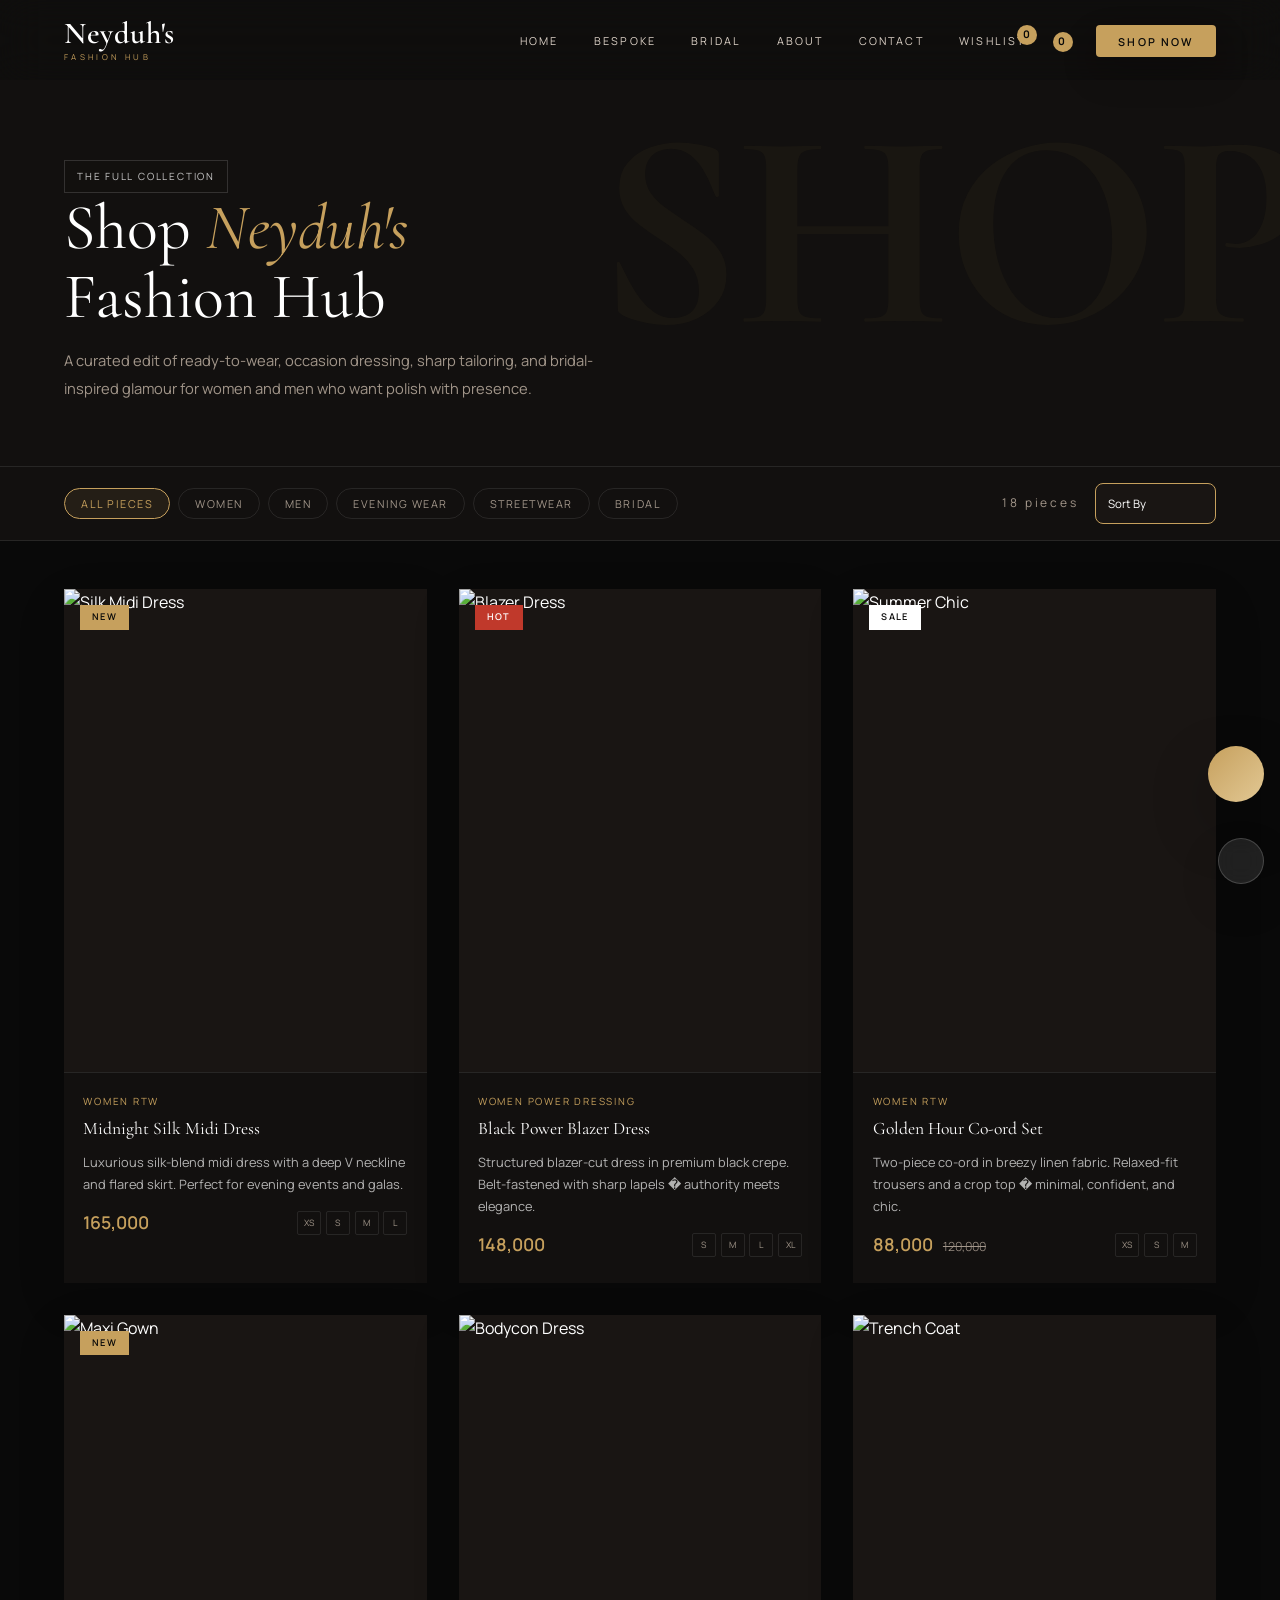
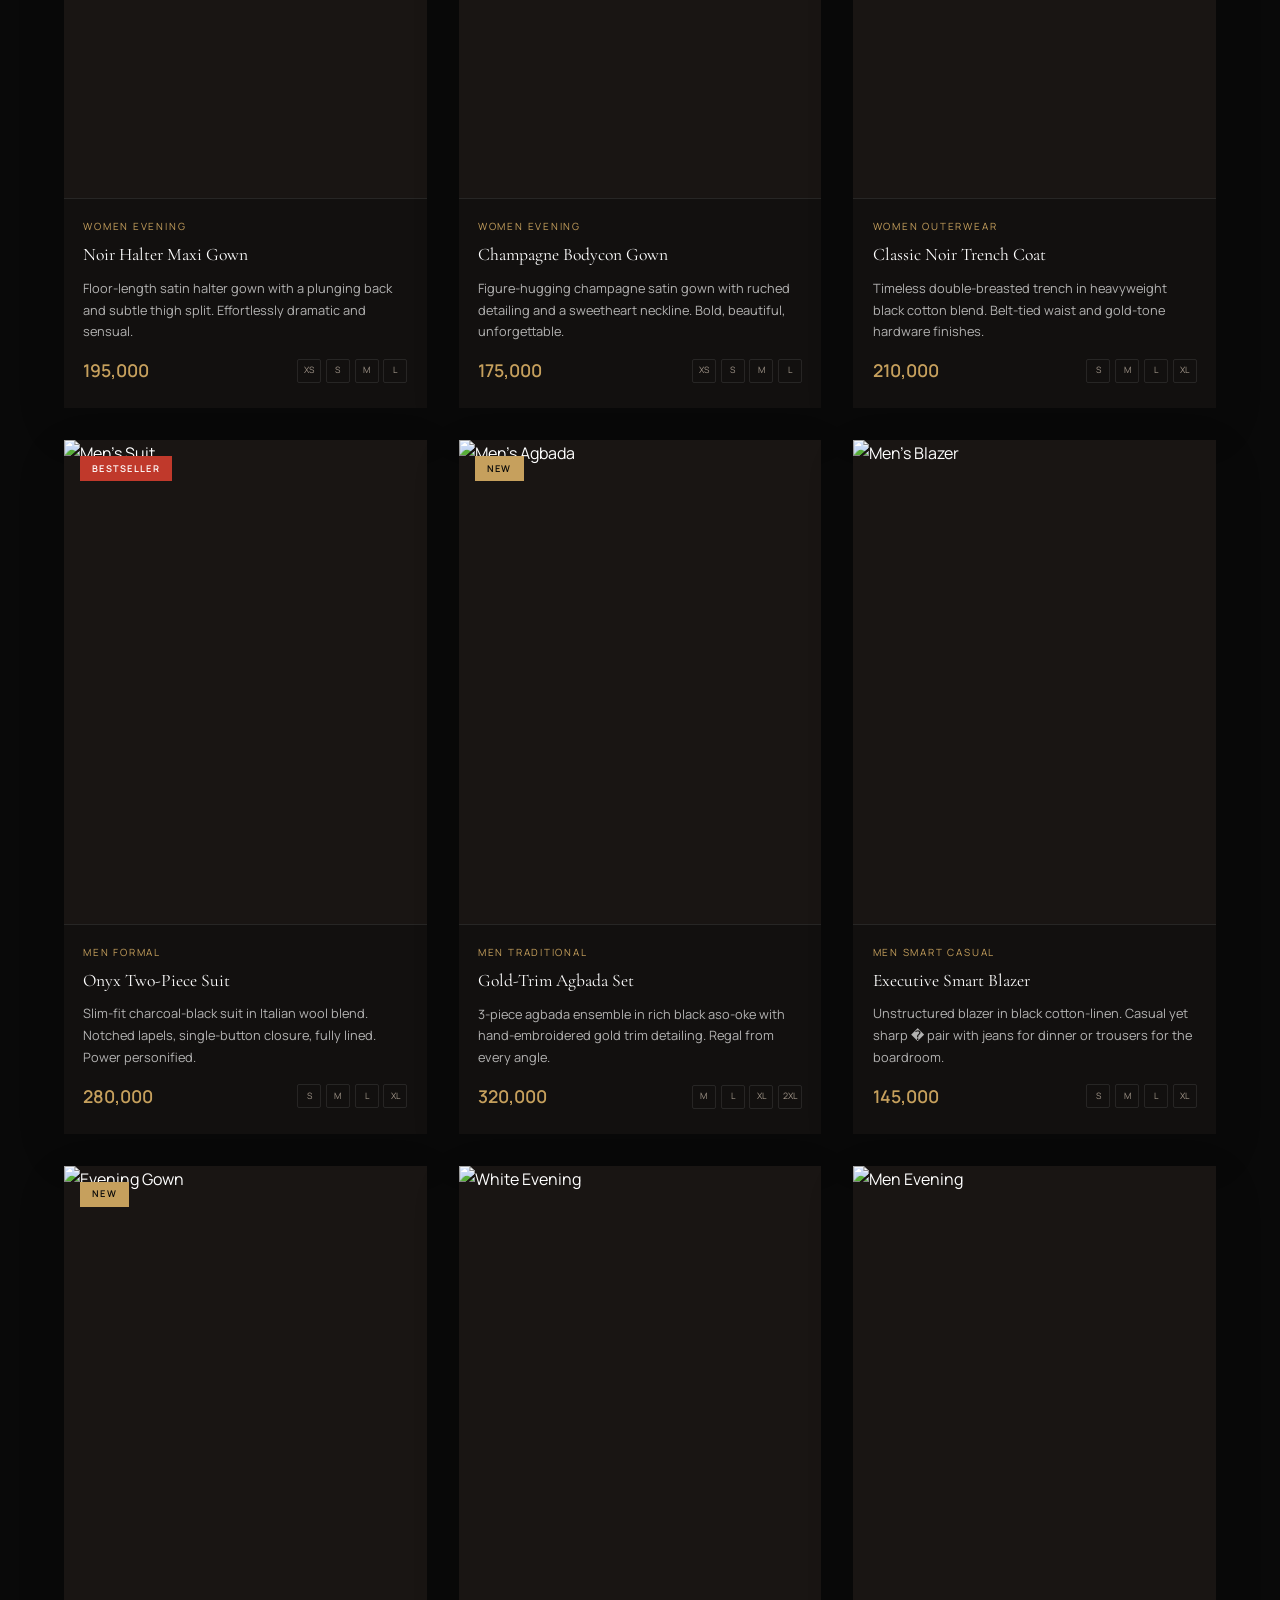
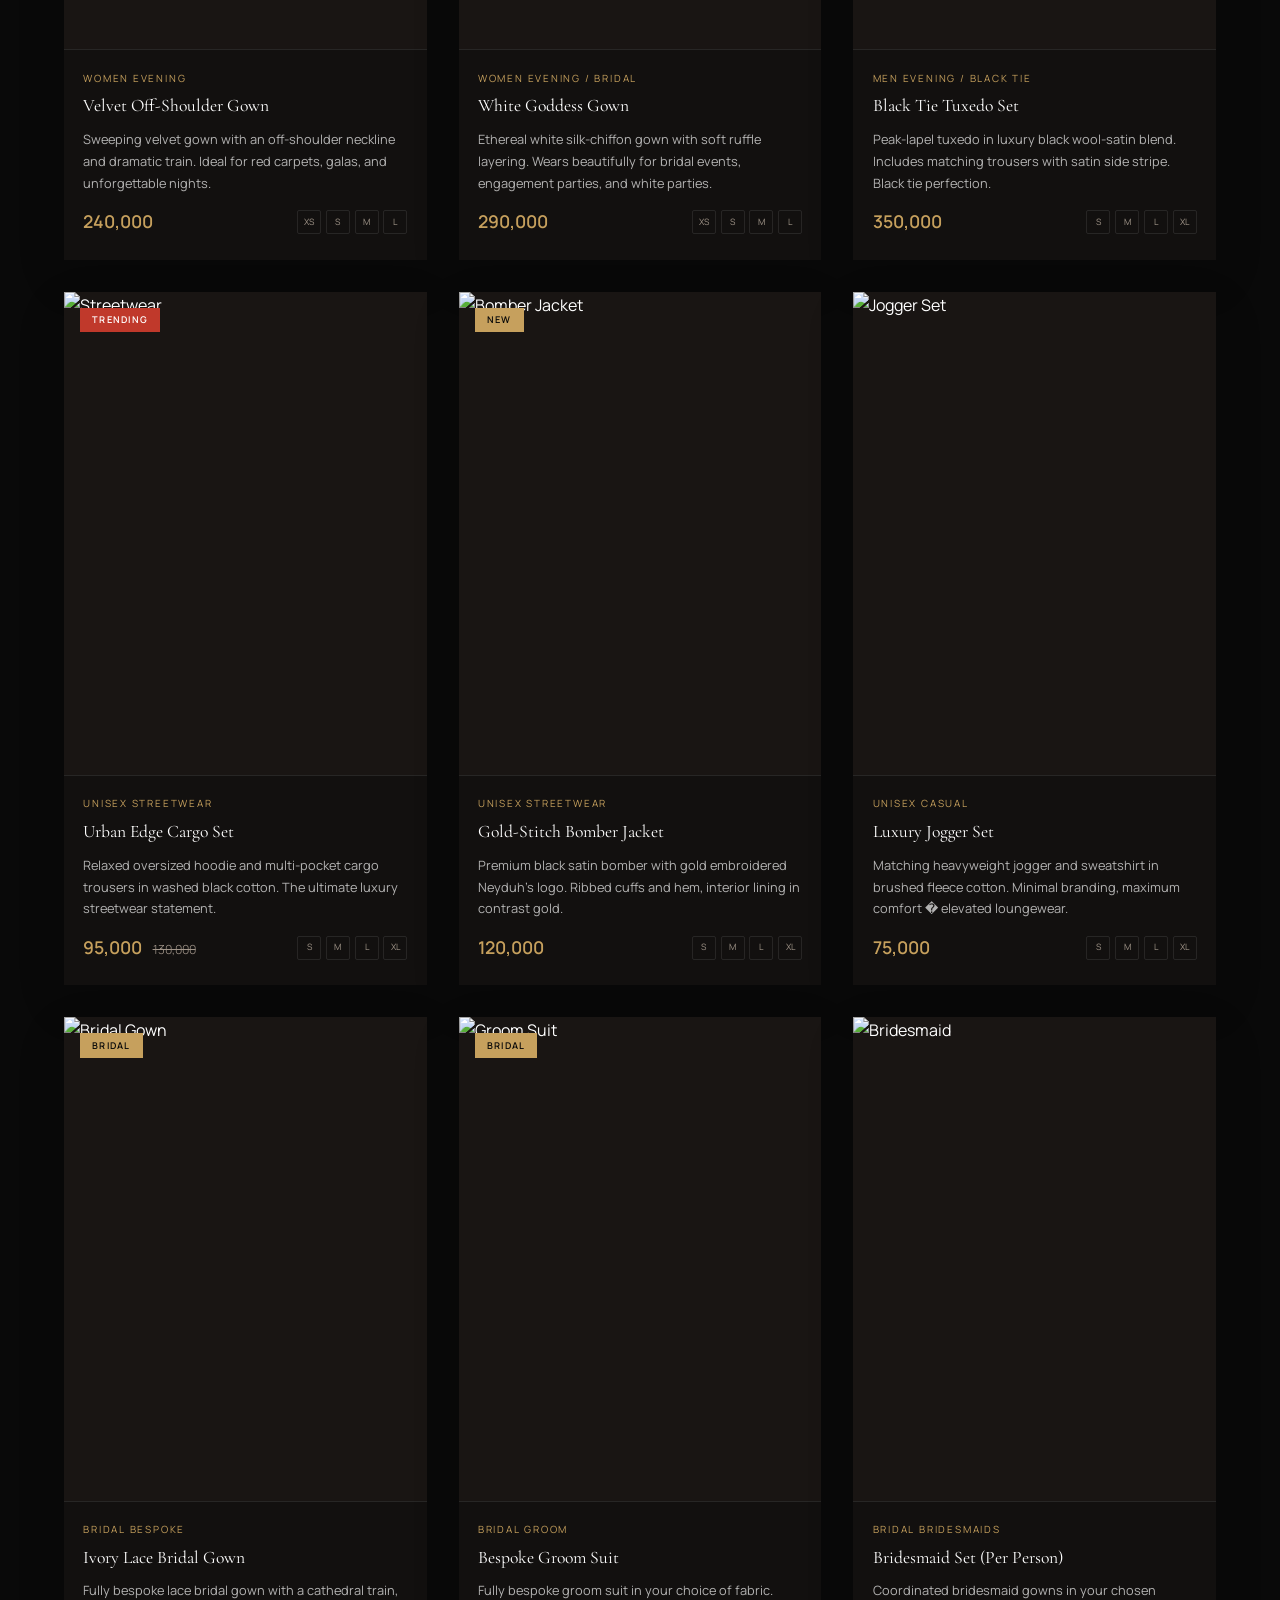
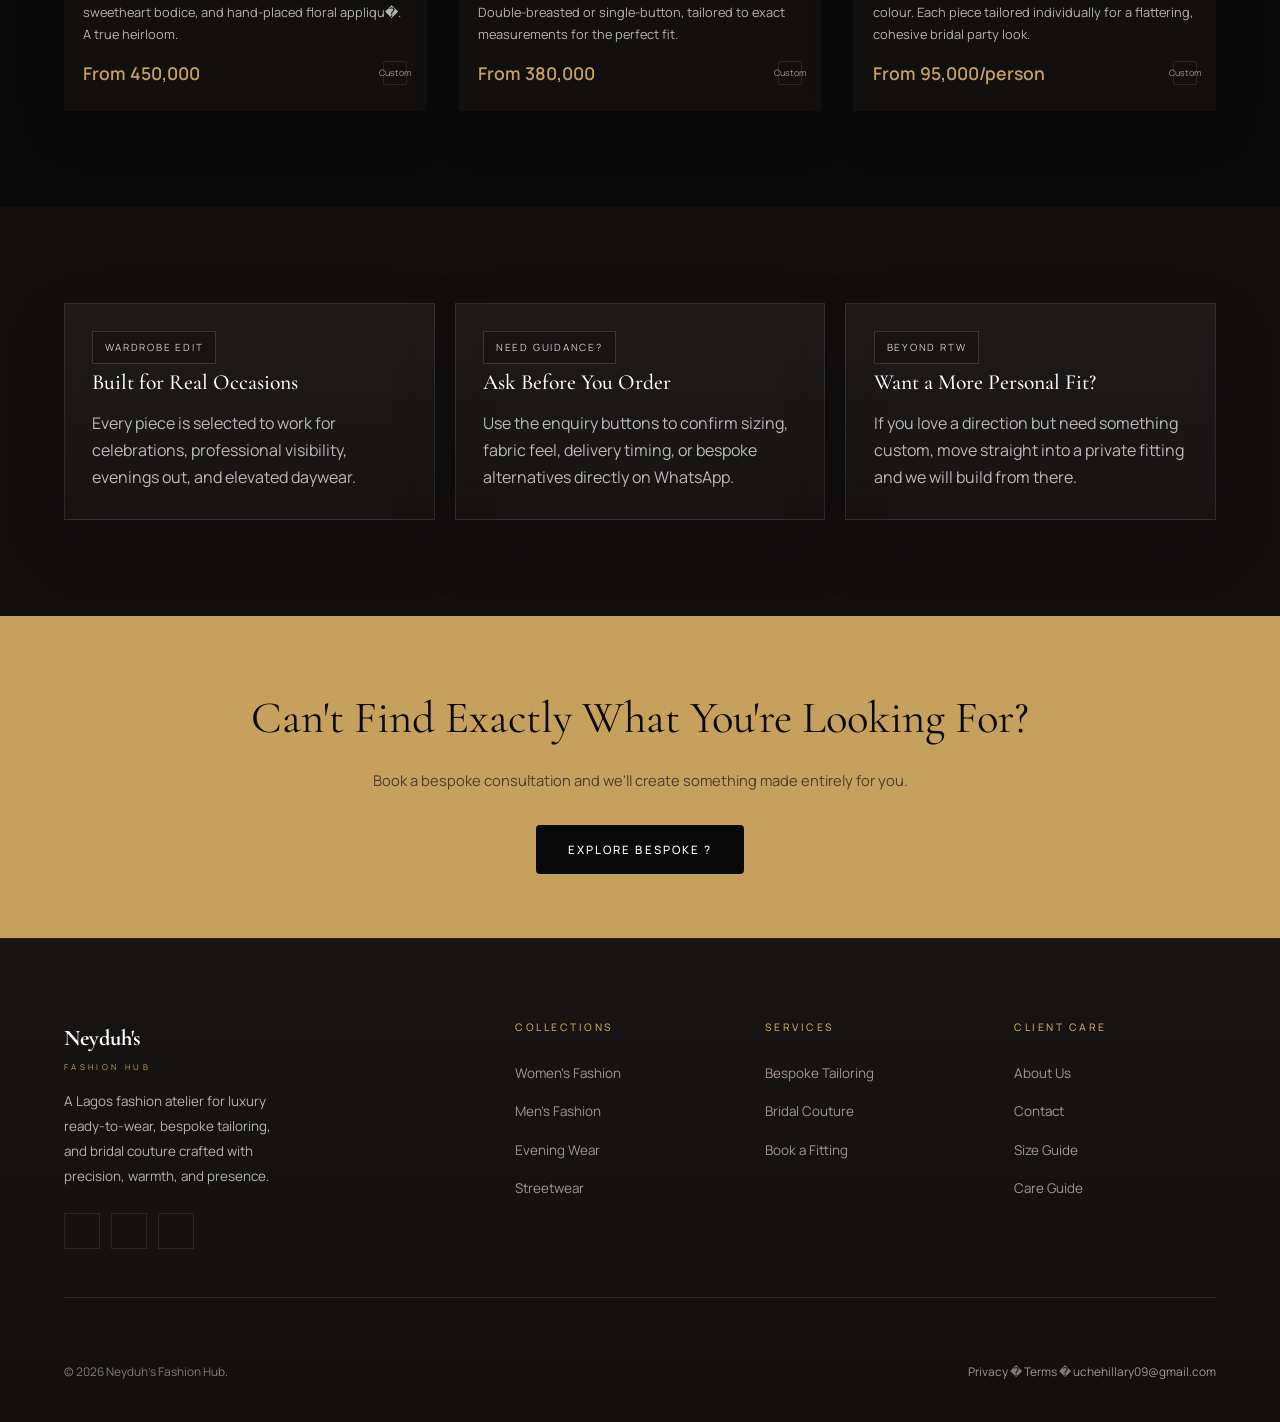
==== shop.html @ 530072f4 "initial commit" ====
<!DOCTYPE html>
<html lang="en">
<head>
  <meta charset="UTF-8"/>
  <meta name="viewport" content="width=device-width, initial-scale=1.0"/>
  <title>Shop | Neyduh's Fashion Hub</title>
  <meta name="description" content="Shop Neyduh's Fashion Hub collections for women's fashion, menswear, eveningwear, streetwear, and bridal-inspired luxury pieces."/>
  <meta name="theme-color" content="#090909"/>
  <link rel="stylesheet" href="style.css"/>
  <link rel="stylesheet" href="https://cdnjs.cloudflare.com/ajax/libs/font-awesome/7.0.1/css/all.min.css">
</head>
<body class="inner-page">

<a class="skip-link" href="#mainContent">Skip to content</a>

<!-- NAV -->
<nav class="nav">
  <a href="index.html" class="nav-logo">Neyduh's <span>Fashion Hub</span></a>
  <ul class="nav-links">
    <li><a href="index.html">Home</a></li>
    <li><a href="bespoke.html">Bespoke</a></li>
    <li><a href="bridal.html">Bridal</a></li>
    <li><a href="about.html">About</a></li>
    <li><a href="contact.html">Contact</a></li>
    <li style="position:relative;"><a href="wishlist.html">Wishlist <span id="wishlistBadge" style="position:absolute;top:-8px;right:-12px;background:var(--gold);color:var(--black);width:20px;height:20px;border-radius:50%;display:flex;align-items:center;justify-content:center;font-size:0.65rem;font-weight:700;">0</span></a></li>
    <li style="position:relative;"><a href="cart.html"><i class="fa-solid fa-shopping-cart" style="font-size:1.1rem;"></i> <span id="cartBadge" style="position:absolute;top:-8px;right:-12px;background:var(--gold);color:var(--black);width:20px;height:20px;border-radius:50%;display:flex;align-items:center;justify-content:center;font-size:0.65rem;font-weight:700;">0</span></a></li>
    <li><a href="shop.html" class="nav-shop-btn">Shop Now</a></li>
  </ul>
  <button class="hamburger" aria-label="Menu" aria-expanded="false"><span></span><span></span><span></span></button>
</nav>

<main id="mainContent">

<!-- SHOP HERO -->
<div class="shop-hero">
  <div class="section-shell">
    <div class="micro-pill">The Full Collection</div>
    <h1 style="font-family:var(--serif);font-size:clamp(2.5rem,5vw,4.5rem);font-weight:400;color:var(--white);line-height:1.08;">
      Shop <em style="font-style:italic;color:var(--gold);">Neyduh's</em><br>Fashion Hub
    </h1>
    <p style="color:var(--gray);max-width:560px;margin-top:1rem;font-size:0.92rem;line-height:1.85;">
      A curated edit of ready-to-wear, occasion dressing, sharp tailoring, and bridal-inspired glamour for women and men who want polish with presence.
    </p>
  </div>
</div>

<!-- TOOLBAR -->
<div class="shop-toolbar">
  <div class="filter-tabs">
    <button class="filter-tab active" data-cat="all">All Pieces</button>
    <button class="filter-tab" data-cat="women">Women</button>
    <button class="filter-tab" data-cat="men">Men</button>
    <button class="filter-tab" data-cat="evening">Evening Wear</button>
    <button class="filter-tab" data-cat="streetwear">Streetwear</button>
    <button class="filter-tab" data-cat="bridal">Bridal</button>
  </div>
  <div style="display:flex;align-items:center;gap:1rem;">
    <span class="shop-count" id="shopCount">18 pieces</span>
    <select class="shop-sort" id="shopSort">
      <option value="default">Sort By</option>
      <option value="low">Price: Low to High</option>
      <option value="high">Price: High to Low</option>
    </select>
  </div>
</div>

<!-- SHOP GRID -->
<section class="shop-section">
  <div class="shop-grid" id="shopGrid">

    <!-- WOMEN'S -->
    <div class="shop-card reveal" data-cat="women" data-product-id="product-1">
      <div class="shop-card-img">
        <img src="https://images.unsplash.com/photo-1515886657613-9f3515b0c78f?w=700&q=80" alt="Silk Midi Dress" style="object-position:top"/>
        <div class="shop-card-badge badge-new">New</div>
        <div class="shop-card-actions">
          <button class="action-btn" title="Enquire on WhatsApp" aria-label="Enquire on WhatsApp">
            <span style="font-size:1.2em;vertical-align:middle;">🟢</span>
          </button>
          <button class="action-btn-cart" title="Add to Cart" aria-label="Add to Cart">
            <span style="font-size:1.2em;vertical-align:middle;">🛒</span>
          </button>
          <button class="action-btn-outline" title="Add to Wishlist" aria-label="Add to Wishlist">
            <span style="font-size:1.2em;vertical-align:middle;">♡</span>
          </button>
        </div>
      </div>
      <div class="shop-card-info">
        <div class="shop-card-category">Women RTW</div>
        <div class="shop-card-name">Midnight Silk Midi Dress</div>
        <div class="shop-card-desc">Luxurious silk-blend midi dress with a deep V neckline and flared skirt. Perfect for evening events and galas.</div>
        <div class="shop-card-footer">
          <div class="shop-card-price">165,000</div>
          <div class="shop-card-sizes">
            <div class="size-dot">XS</div><div class="size-dot">S</div><div class="size-dot">M</div><div class="size-dot">L</div>
          </div>
        </div>
      </div>
    </div>

    <div class="shop-card reveal" data-cat="women" data-product-id="product-2">
      <div class="shop-card-img">
        <img src="https://images.unsplash.com/photo-1539109136881-3be0616acf4b?w=700&q=80" alt="Blazer Dress" style="object-position:top"/>
        <div class="shop-card-badge badge-hot">Hot</div>
        <div class="shop-card-actions">
          <button class="action-btn" title="Enquire on WhatsApp" aria-label="Enquire on WhatsApp">
            <span style="font-size:1.2em;vertical-align:middle;">🟢</span>
          </button>
          <button class="action-btn-cart" title="Add to Cart" aria-label="Add to Cart">
            <span style="font-size:1.2em;vertical-align:middle;">🛒</span>
          </button>
          <button class="action-btn-outline" title="Add to Wishlist" aria-label="Add to Wishlist">
            <span style="font-size:1.2em;vertical-align:middle;">♡</span>
          </button>
        </div>
      </div>
      <div class="shop-card-info">
        <div class="shop-card-category">Women Power Dressing</div>
        <div class="shop-card-name">Black Power Blazer Dress</div>
        <div class="shop-card-desc">Structured blazer-cut dress in premium black crepe. Belt-fastened with sharp lapels � authority meets elegance.</div>
        <div class="shop-card-footer">
          <div class="shop-card-price">148,000</div>
          <div class="shop-card-sizes">
            <div class="size-dot">S</div><div class="size-dot">M</div><div class="size-dot">L</div><div class="size-dot">XL</div>
          </div>
        </div>
      </div>
    </div>

    <div class="shop-card reveal" data-cat="women" data-product-id="product-3">
      <div class="shop-card-img">
        <img src="https://images.unsplash.com/photo-1483985988355-763728e1935b?w=700&q=80" alt="Summer Chic" style="object-position:top"/>
        <div class="shop-card-badge badge-sale">Sale</div>
        <div class="shop-card-actions">
          <button class="action-btn" title="Enquire on WhatsApp" aria-label="Enquire on WhatsApp">
            <span style="font-size:1.2em;vertical-align:middle;">🟢</span>
          </button>
          <button class="action-btn-cart" title="Add to Cart" aria-label="Add to Cart">
            <span style="font-size:1.2em;vertical-align:middle;">🛒</span>
          </button>
          <button class="action-btn-outline" title="Add to Wishlist" aria-label="Add to Wishlist">
            <span style="font-size:1.2em;vertical-align:middle;">♡</span>
          </button>
        </div>
      </div>
      <div class="shop-card-info">
        <div class="shop-card-category">Women RTW</div>
        <div class="shop-card-name">Golden Hour Co-ord Set</div>
        <div class="shop-card-desc">Two-piece co-ord in breezy linen fabric. Relaxed-fit trousers and a crop top � minimal, confident, and chic.</div>
        <div class="shop-card-footer">
          <div class="shop-card-price">88,000 <del>120,000</del></div>
          <div class="shop-card-sizes">
            <div class="size-dot">XS</div><div class="size-dot">S</div><div class="size-dot">M</div>
          </div>
        </div>
      </div>
    </div>

    <div class="shop-card reveal" data-cat="women" data-product-id="product-4">
      <div class="shop-card-img">
        <img src="https://images.unsplash.com/photo-1469334031218-e382a71b716b?w=700&q=80" alt="Maxi Gown" style="object-position:top"/>
        <div class="shop-card-badge badge-new">New</div>
        <div class="shop-card-actions">
          <button class="action-btn" title="Enquire on WhatsApp" aria-label="Enquire on WhatsApp">
            <span style="font-size:1.2em;vertical-align:middle;">🟢</span>
          </button>
          <button class="action-btn-cart" title="Add to Cart" aria-label="Add to Cart">
            <span style="font-size:1.2em;vertical-align:middle;">🛒</span>
          </button>
          <button class="action-btn-outline" title="Add to Wishlist" aria-label="Add to Wishlist">
            <span style="font-size:1.2em;vertical-align:middle;">♡</span>
          </button>
        </div>
      </div>
      <div class="shop-card-info">
        <div class="shop-card-category">Women Evening</div>
        <div class="shop-card-name">Noir Halter Maxi Gown</div>
        <div class="shop-card-desc">Floor-length satin halter gown with a plunging back and subtle thigh split. Effortlessly dramatic and sensual.</div>
        <div class="shop-card-footer">
          <div class="shop-card-price">195,000</div>
          <div class="shop-card-sizes">
            <div class="size-dot">XS</div><div class="size-dot">S</div><div class="size-dot">M</div><div class="size-dot">L</div>
          </div>
        </div>
      </div>
    </div>

    <div class="shop-card reveal" data-cat="women" data-product-id="product-5">
      <div class="shop-card-img">
        <img src="https://images.unsplash.com/photo-1594938298603-c8148c4dae35?w=700&q=80" alt="Bodycon Dress" style="object-position:top"/>
        <div class="shop-card-actions">
          <button class="action-btn" title="Enquire on WhatsApp" aria-label="Enquire on WhatsApp">
            <span style="font-size:1.2em;vertical-align:middle;">🟢</span>
          </button>
          <button class="action-btn-cart" title="Add to Cart" aria-label="Add to Cart">
            <span style="font-size:1.2em;vertical-align:middle;">🛒</span>
          </button>
          <button class="action-btn-outline" title="Add to Wishlist" aria-label="Add to Wishlist">
            <span style="font-size:1.2em;vertical-align:middle;">♡</span>
          </button>
        </div>
      </div>
      <div class="shop-card-info">
        <div class="shop-card-category">Women Evening</div>
        <div class="shop-card-name">Champagne Bodycon Gown</div>
        <div class="shop-card-desc">Figure-hugging champagne satin gown with ruched detailing and a sweetheart neckline. Bold, beautiful, unforgettable.</div>
        <div class="shop-card-footer">
          <div class="shop-card-price">175,000</div>
          <div class="shop-card-sizes">
            <div class="size-dot">XS</div><div class="size-dot">S</div><div class="size-dot">M</div><div class="size-dot">L</div>
          </div>
        </div>
      </div>
    </div>

    <div class="shop-card reveal" data-cat="women" data-product-id="product-6">
      <div class="shop-card-img">
        <img src="https://images.unsplash.com/photo-1509631179647-0177331693ae?w=700&q=80" alt="Trench Coat" style="object-position:top"/>
        <div class="shop-card-actions">
          <button class="action-btn" title="Enquire on WhatsApp" aria-label="Enquire on WhatsApp">
            <span style="font-size:1.2em;vertical-align:middle;">🟢</span>
          </button>
          <button class="action-btn-cart" title="Add to Cart" aria-label="Add to Cart">
            <span style="font-size:1.2em;vertical-align:middle;">🛒</span>
          </button>
          <button class="action-btn-outline" title="Add to Wishlist" aria-label="Add to Wishlist">
            <span style="font-size:1.2em;vertical-align:middle;">♡</span>
          </button>
        </div>
      </div>
      <div class="shop-card-info">
        <div class="shop-card-category">Women Outerwear</div>
        <div class="shop-card-name">Classic Noir Trench Coat</div>
        <div class="shop-card-desc">Timeless double-breasted trench in heavyweight black cotton blend. Belt-tied waist and gold-tone hardware finishes.</div>
        <div class="shop-card-footer">
          <div class="shop-card-price">210,000</div>
          <div class="shop-card-sizes">
            <div class="size-dot">S</div><div class="size-dot">M</div><div class="size-dot">L</div><div class="size-dot">XL</div>
          </div>
        </div>
      </div>
    </div>

    <!-- MEN'S -->
    <div class="shop-card reveal" data-cat="men" data-product-id="product-7">
      <div class="shop-card-img">
        <img src="https://images.unsplash.com/photo-1607522370275-f14206abe5d3?w=700&q=80" alt="Men's Suit" style="object-position:top"/>
        <div class="shop-card-badge badge-hot">Bestseller</div>
        <div class="shop-card-actions">
          <button class="action-btn" title="Enquire on WhatsApp" aria-label="Enquire on WhatsApp">
            <span style="font-size:1.2em;vertical-align:middle;">🟢</span>
          </button>
          <button class="action-btn-cart" title="Add to Cart" aria-label="Add to Cart">
            <span style="font-size:1.2em;vertical-align:middle;">🛒</span>
          </button>
          <button class="action-btn-outline" title="Add to Wishlist" aria-label="Add to Wishlist">
            <span style="font-size:1.2em;vertical-align:middle;">♡</span>
          </button>
        </div>
      </div>
      <div class="shop-card-info">
        <div class="shop-card-category">Men Formal</div>
        <div class="shop-card-name">Onyx Two-Piece Suit</div>
        <div class="shop-card-desc">Slim-fit charcoal-black suit in Italian wool blend. Notched lapels, single-button closure, fully lined. Power personified.</div>
        <div class="shop-card-footer">
          <div class="shop-card-price">280,000</div>
          <div class="shop-card-sizes">
            <div class="size-dot">S</div><div class="size-dot">M</div><div class="size-dot">L</div><div class="size-dot">XL</div>
          </div>
        </div>
      </div>
    </div>

    <div class="shop-card reveal" data-cat="men" data-product-id="product-8">
      <div class="shop-card-img">
        <img src="https://images.unsplash.com/photo-1617127365659-c47fa864d8bc?w=700&q=80" alt="Men's Agbada" style="object-position:top"/>
        <div class="shop-card-badge badge-new">New</div>
        <div class="shop-card-actions">
          <button class="action-btn" title="Enquire on WhatsApp" aria-label="Enquire on WhatsApp">
            <span style="font-size:1.2em;vertical-align:middle;">🟢</span>
          </button>
          <button class="action-btn-cart" title="Add to Cart" aria-label="Add to Cart">
            <span style="font-size:1.2em;vertical-align:middle;">🛒</span>
          </button>
          <button class="action-btn-outline" title="Add to Wishlist" aria-label="Add to Wishlist">
            <span style="font-size:1.2em;vertical-align:middle;">♡</span>
          </button>
        </div>
      </div>
      <div class="shop-card-info">
        <div class="shop-card-category">Men Traditional</div>
        <div class="shop-card-name">Gold-Trim Agbada Set</div>
        <div class="shop-card-desc">3-piece agbada ensemble in rich black aso-oke with hand-embroidered gold trim detailing. Regal from every angle.</div>
        <div class="shop-card-footer">
          <div class="shop-card-price">320,000</div>
          <div class="shop-card-sizes">
            <div class="size-dot">M</div><div class="size-dot">L</div><div class="size-dot">XL</div><div class="size-dot">2XL</div>
          </div>
        </div>
      </div>
    </div>

    <div class="shop-card reveal" data-cat="men" data-product-id="product-9">
      <div class="shop-card-img">
        <img src="https://images.unsplash.com/photo-1507679799987-c73779587ccf?w=700&q=80" alt="Men's Blazer" style="object-position:top"/>
        <div class="shop-card-actions">
          <button class="action-btn" title="Enquire on WhatsApp" aria-label="Enquire on WhatsApp">
            <span style="font-size:1.2em;vertical-align:middle;">🟢</span>
          </button>
          <button class="action-btn-cart" title="Add to Cart" aria-label="Add to Cart">
            <span style="font-size:1.2em;vertical-align:middle;">🛒</span>
          </button>
          <button class="action-btn-outline" title="Add to Wishlist" aria-label="Add to Wishlist">
            <span style="font-size:1.2em;vertical-align:middle;">♡</span>
          </button>
        </div>
      </div>
      <div class="shop-card-info">
        <div class="shop-card-category">Men Smart Casual</div>
        <div class="shop-card-name">Executive Smart Blazer</div>
        <div class="shop-card-desc">Unstructured blazer in black cotton-linen. Casual yet sharp � pair with jeans for dinner or trousers for the boardroom.</div>
        <div class="shop-card-footer">
          <div class="shop-card-price">145,000</div>
          <div class="shop-card-sizes">
            <div class="size-dot">S</div><div class="size-dot">M</div><div class="size-dot">L</div><div class="size-dot">XL</div>
          </div>
        </div>
      </div>
    </div>

    <!-- EVENING WEAR -->
    <div class="shop-card reveal" data-cat="evening" data-product-id="product-10">
      <div class="shop-card-img">
        <img src="https://images.unsplash.com/photo-1550614000-4895a10e1bfd?w=700&q=80" alt="Evening Gown" style="object-position:top"/>
        <div class="shop-card-badge badge-new">New</div>
        <div class="shop-card-actions">
          <button class="action-btn" title="Enquire on WhatsApp" aria-label="Enquire on WhatsApp">
            <span style="font-size:1.2em;vertical-align:middle;">🟢</span>
          </button>
          <button class="action-btn-cart" title="Add to Cart" aria-label="Add to Cart">
            <span style="font-size:1.2em;vertical-align:middle;">🛒</span>
          </button>
          <button class="action-btn-outline" title="Add to Wishlist" aria-label="Add to Wishlist">
            <span style="font-size:1.2em;vertical-align:middle;">♡</span>
          </button>
        </div>
      </div>
      <div class="shop-card-info">
        <div class="shop-card-category">Women Evening</div>
        <div class="shop-card-name">Velvet Off-Shoulder Gown</div>
        <div class="shop-card-desc">Sweeping velvet gown with an off-shoulder neckline and dramatic train. Ideal for red carpets, galas, and unforgettable nights.</div>
        <div class="shop-card-footer">
          <div class="shop-card-price">240,000</div>
          <div class="shop-card-sizes">
            <div class="size-dot">XS</div><div class="size-dot">S</div><div class="size-dot">M</div><div class="size-dot">L</div>
          </div>
        </div>
      </div>
    </div>

    <div class="shop-card reveal" data-cat="evening" data-product-id="product-11">
      <div class="shop-card-img">
        <img src="https://images.unsplash.com/photo-1519741497674-611481863552?w=700&q=80" alt="White Evening" style="object-position:top"/>
        <div class="shop-card-actions">
          <button class="action-btn" title="Enquire on WhatsApp" aria-label="Enquire on WhatsApp">
            <span style="font-size:1.2em;vertical-align:middle;">🟢</span>
          </button>
          <button class="action-btn-cart" title="Add to Cart" aria-label="Add to Cart">
            <span style="font-size:1.2em;vertical-align:middle;">🛒</span>
          </button>
          <button class="action-btn-outline" title="Add to Wishlist" aria-label="Add to Wishlist">
            <span style="font-size:1.2em;vertical-align:middle;">♡</span>
          </button>
        </div>
      </div>
      <div class="shop-card-info">
        <div class="shop-card-category">Women Evening / Bridal</div>
        <div class="shop-card-name">White Goddess Gown</div>
        <div class="shop-card-desc">Ethereal white silk-chiffon gown with soft ruffle layering. Wears beautifully for bridal events, engagement parties, and white parties.</div>
        <div class="shop-card-footer">
          <div class="shop-card-price">290,000</div>
          <div class="shop-card-sizes">
            <div class="size-dot">XS</div><div class="size-dot">S</div><div class="size-dot">M</div><div class="size-dot">L</div>
          </div>
        </div>
      </div>
    </div>

    <div class="shop-card reveal" data-cat="evening" data-product-id="product-12">
      <div class="shop-card-img">
        <img src="https://images.unsplash.com/photo-1558618666-fcd25c85cd64?w=700&q=80" alt="Men Evening" style="object-position:top"/>
        <div class="shop-card-actions">
          <button class="action-btn" title="Enquire on WhatsApp" aria-label="Enquire on WhatsApp">
            <span style="font-size:1.2em;vertical-align:middle;">🟢</span>
          </button>
          <button class="action-btn-cart" title="Add to Cart" aria-label="Add to Cart">
            <span style="font-size:1.2em;vertical-align:middle;">🛒</span>
          </button>
          <button class="action-btn-outline" title="Add to Wishlist" aria-label="Add to Wishlist">
            <span style="font-size:1.2em;vertical-align:middle;">♡</span>
          </button>
        </div>
      </div>
      <div class="shop-card-info">
        <div class="shop-card-category">Men Evening / Black Tie</div>
        <div class="shop-card-name">Black Tie Tuxedo Set</div>
        <div class="shop-card-desc">Peak-lapel tuxedo in luxury black wool-satin blend. Includes matching trousers with satin side stripe. Black tie perfection.</div>
        <div class="shop-card-footer">
          <div class="shop-card-price">350,000</div>
          <div class="shop-card-sizes">
            <div class="size-dot">S</div><div class="size-dot">M</div><div class="size-dot">L</div><div class="size-dot">XL</div>
          </div>
        </div>
      </div>
    </div>

    <!-- STREETWEAR -->
    <div class="shop-card reveal" data-cat="streetwear" data-product-id="product-13">
      <div class="shop-card-img">
        <img src="https://images.unsplash.com/photo-1523398002811-999ca8dec234?w=700&q=80" alt="Streetwear" style="object-position:top"/>
        <div class="shop-card-badge badge-hot">Trending</div>
        <div class="shop-card-actions">
          <button class="action-btn" title="Enquire on WhatsApp" aria-label="Enquire on WhatsApp">
            <span style="font-size:1.2em;vertical-align:middle;">🟢</span>
          </button>
          <button class="action-btn-cart" title="Add to Cart" aria-label="Add to Cart">
            <span style="font-size:1.2em;vertical-align:middle;">🛒</span>
          </button>
          <button class="action-btn-outline" title="Add to Wishlist" aria-label="Add to Wishlist">
            <span style="font-size:1.2em;vertical-align:middle;">♡</span>
          </button>
        </div>
      </div>
      <div class="shop-card-info">
        <div class="shop-card-category">Unisex Streetwear</div>
        <div class="shop-card-name">Urban Edge Cargo Set</div>
        <div class="shop-card-desc">Relaxed oversized hoodie and multi-pocket cargo trousers in washed black cotton. The ultimate luxury streetwear statement.</div>
        <div class="shop-card-footer">
          <div class="shop-card-price">95,000 <del>130,000</del></div>
          <div class="shop-card-sizes">
            <div class="size-dot">S</div><div class="size-dot">M</div><div class="size-dot">L</div><div class="size-dot">XL</div>
          </div>
        </div>
      </div>
    </div>

    <div class="shop-card reveal" data-cat="streetwear" data-product-id="product-14">
      <div class="shop-card-img">
        <img src="https://images.unsplash.com/photo-1551488831-00ddcb6c6bd3?w=700&q=80" alt="Bomber Jacket" style="object-position:top"/>
        <div class="shop-card-badge badge-new">New</div>
        <div class="shop-card-actions">
          <button class="action-btn" title="Enquire on WhatsApp" aria-label="Enquire on WhatsApp">
            <span style="font-size:1.2em;vertical-align:middle;">🟢</span>
          </button>
          <button class="action-btn-cart" title="Add to Cart" aria-label="Add to Cart">
            <span style="font-size:1.2em;vertical-align:middle;">🛒</span>
          </button>
          <button class="action-btn-outline" title="Add to Wishlist" aria-label="Add to Wishlist">
            <span style="font-size:1.2em;vertical-align:middle;">♡</span>
          </button>
        </div>
      </div>
      <div class="shop-card-info">
        <div class="shop-card-category">Unisex Streetwear</div>
        <div class="shop-card-name">Gold-Stitch Bomber Jacket</div>
        <div class="shop-card-desc">Premium black satin bomber with gold embroidered Neyduh's logo. Ribbed cuffs and hem, interior lining in contrast gold.</div>
        <div class="shop-card-footer">
          <div class="shop-card-price">120,000</div>
          <div class="shop-card-sizes">
            <div class="size-dot">S</div><div class="size-dot">M</div><div class="size-dot">L</div><div class="size-dot">XL</div>
          </div>
        </div>
      </div>
    </div>

    <div class="shop-card reveal" data-cat="streetwear" data-product-id="product-15">
      <div class="shop-card-img">
        <img src="https://images.unsplash.com/photo-1576566588028-4147f3842f27?w=700&q=80" alt="Jogger Set" style="object-position:top"/>
        <div class="shop-card-actions">
          <button class="action-btn" title="Enquire on WhatsApp" aria-label="Enquire on WhatsApp">
            <span style="font-size:1.2em;vertical-align:middle;">🟢</span>
          </button>
          <button class="action-btn-cart" title="Add to Cart" aria-label="Add to Cart">
            <span style="font-size:1.2em;vertical-align:middle;">🛒</span>
          </button>
          <button class="action-btn-outline" title="Add to Wishlist" aria-label="Add to Wishlist">
            <span style="font-size:1.2em;vertical-align:middle;">♡</span>
          </button>
        </div>
      </div>
      <div class="shop-card-info">
        <div class="shop-card-category">Unisex Casual</div>
        <div class="shop-card-name">Luxury Jogger Set</div>
        <div class="shop-card-desc">Matching heavyweight jogger and sweatshirt in brushed fleece cotton. Minimal branding, maximum comfort � elevated loungewear.</div>
        <div class="shop-card-footer">
          <div class="shop-card-price">75,000</div>
          <div class="shop-card-sizes">
            <div class="size-dot">S</div><div class="size-dot">M</div><div class="size-dot">L</div><div class="size-dot">XL</div>
          </div>
        </div>
      </div>
    </div>

    <!-- BRIDAL -->
    <div class="shop-card reveal" data-cat="bridal" data-product-id="product-16">
      <div class="shop-card-img">
        <img src="https://images.unsplash.com/photo-1519741497674-611481863552?w=700&q=80" alt="Bridal Gown" style="object-position:top"/>
        <div class="shop-card-badge badge-new">Bridal</div>
        <div class="shop-card-actions">
          <button class="action-btn" title="Enquire on WhatsApp" aria-label="Enquire on WhatsApp">
            <span style="font-size:1.2em;vertical-align:middle;">🟢</span>
          </button>
          <button class="action-btn-cart" title="Add to Cart" aria-label="Add to Cart">
            <span style="font-size:1.2em;vertical-align:middle;">🛒</span>
          </button>
          <button class="action-btn-outline" title="Add to Wishlist" aria-label="Add to Wishlist">
            <span style="font-size:1.2em;vertical-align:middle;">♡</span>
          </button>
        </div>
      </div>
      <div class="shop-card-info">
        <div class="shop-card-category">Bridal Bespoke</div>
        <div class="shop-card-name">Ivory Lace Bridal Gown</div>
        <div class="shop-card-desc">Fully bespoke lace bridal gown with a cathedral train, sweetheart bodice, and hand-placed floral appliqu�. A true heirloom.</div>
        <div class="shop-card-footer">
          <div class="shop-card-price">From 450,000</div>
          <div class="shop-card-sizes">
            <div class="size-dot">Custom</div>
          </div>
        </div>
      </div>
    </div>

    <div class="shop-card reveal" data-cat="bridal" data-product-id="product-17">
      <div class="shop-card-img">
        <img src="https://images.unsplash.com/photo-1535632066927-ab7c9ab60908?w=700&q=80" alt="Groom Suit" style="object-position:top"/>
        <div class="shop-card-badge badge-new">Bridal</div>
        <div class="shop-card-actions">
          <button class="action-btn" title="Enquire on WhatsApp" aria-label="Enquire on WhatsApp">
            <span style="font-size:1.2em;vertical-align:middle;">🟢</span>
          </button>
          <button class="action-btn-cart" title="Add to Cart" aria-label="Add to Cart">
            <span style="font-size:1.2em;vertical-align:middle;">🛒</span>
          </button>
          <button class="action-btn-outline" title="Add to Wishlist" aria-label="Add to Wishlist">
            <span style="font-size:1.2em;vertical-align:middle;">♡</span>
          </button>
        </div>
      </div>
      <div class="shop-card-info">
        <div class="shop-card-category">Bridal Groom</div>
        <div class="shop-card-name">Bespoke Groom Suit</div>
        <div class="shop-card-desc">Fully bespoke groom suit in your choice of fabric. Double-breasted or single-button, tailored to exact measurements for the perfect fit.</div>
        <div class="shop-card-footer">
          <div class="shop-card-price">From 380,000</div>
          <div class="shop-card-sizes">
            <div class="size-dot">Custom</div>
          </div>
        </div>
      </div>
    </div>

    <div class="shop-card reveal" data-cat="bridal" data-product-id="product-18">
      <div class="shop-card-img">
        <img src="https://images.unsplash.com/photo-1518895949257-7621c3c786d7?w=700&q=80" alt="Bridesmaid" style="object-position:top"/>
        <div class="shop-card-actions">
          <button class="action-btn" title="Enquire on WhatsApp" aria-label="Enquire on WhatsApp">
            <span style="font-size:1.2em;vertical-align:middle;">🟢</span>
          </button>
          <button class="action-btn-cart" title="Add to Cart" aria-label="Add to Cart">
            <span style="font-size:1.2em;vertical-align:middle;">🛒</span>
          </button>
          <button class="action-btn-outline" title="Add to Wishlist" aria-label="Add to Wishlist">
            <span style="font-size:1.2em;vertical-align:middle;">♡</span>
          </button>
        </div>
      </div>
      <div class="shop-card-info">
        <div class="shop-card-category">Bridal Bridesmaids</div>
        <div class="shop-card-name">Bridesmaid Set (Per Person)</div>
        <div class="shop-card-desc">Coordinated bridesmaid gowns in your chosen colour. Each piece tailored individually for a flattering, cohesive bridal party look.</div>
        <div class="shop-card-footer">
          <div class="shop-card-price">From 95,000/person</div>
          <div class="shop-card-sizes">
            <div class="size-dot">Custom</div>
          </div>
        </div>
      </div>
    </div>

  </div><!-- /shop-grid -->
</section>

<section class="utility-page" style="background:var(--black2);">
  <div class="utility-grid">
    <article class="utility-card reveal">
      <div class="micro-pill">Wardrobe Edit</div>
      <h3>Built for Real Occasions</h3>
      <p>Every piece is selected to work for celebrations, professional visibility, evenings out, and elevated daywear.</p>
    </article>
    <article class="utility-card reveal">
      <div class="micro-pill">Need Guidance?</div>
      <h3>Ask Before You Order</h3>
      <p>Use the enquiry buttons to confirm sizing, fabric feel, delivery timing, or bespoke alternatives directly on WhatsApp.</p>
    </article>
    <article class="utility-card reveal">
      <div class="micro-pill">Beyond RTW</div>
      <h3>Want a More Personal Fit?</h3>
      <p>If you love a direction but need something custom, move straight into a private fitting and we will build from there.</p>
    </article>
  </div>
</section>

<!-- CTA BANNER -->
<div style="background:var(--gold);padding:4rem 5%;text-align:center;">
  <h2 style="font-family:var(--serif);font-size:clamp(1.8rem,3.5vw,2.8rem);font-weight:400;color:var(--black);margin-bottom:0.8rem;">
    Can't Find Exactly What You're Looking For?
  </h2>
  <p style="color:rgba(10,10,10,0.65);font-size:0.92rem;margin-bottom:2rem;">
    Book a bespoke consultation and we'll create something made entirely for you.
  </p>
  <a href="bespoke.html" class="btn" style="background:var(--black);color:var(--white);">Explore Bespoke ?</a>
</div>

<!-- FOOTER -->
</main>
<footer>
  <div class="footer-grid">
    <div class="footer-brand">
      <a href="index.html" class="footer-logo">Neyduh's <span>Fashion Hub</span></a>
      <p>A Lagos fashion atelier for luxury ready-to-wear, bespoke tailoring, and bridal couture crafted with precision, warmth, and presence.</p>
      <div class="social-links">
        <a href="contact.html" class="social-link" aria-label="Contact"><i class="fa-regular fa-envelope"></i></a>
        <a href="https://mail.google.com/mail/?view=cm&fs=1&to=uchehillary09@gmail.com" target="_blank" rel="noopener noreferrer" class="social-link" aria-label="Email"><i class="fa-solid fa-at"></i></a>
        <a href="https://wa.me/2348076550226" class="social-link" aria-label="WhatsApp"><i class="fa-brands fa-whatsapp"></i></a>
      </div>
    </div>
    <div class="footer-col">
      <h4>Collections</h4>
      <ul>
        <li><a href="shop.html">Women's Fashion</a></li>
        <li><a href="shop.html">Men's Fashion</a></li>
        <li><a href="shop.html">Evening Wear</a></li>
        <li><a href="shop.html">Streetwear</a></li>
      </ul>
    </div>
    <div class="footer-col">
      <h4>Services</h4>
      <ul>
        <li><a href="bespoke.html">Bespoke Tailoring</a></li>
        <li><a href="bridal.html">Bridal Couture</a></li>
        <li><a href="contact.html">Book a Fitting</a></li>
      </ul>
    </div>
    <div class="footer-col">
      <h4>Client Care</h4>
      <ul>
        <li><a href="about.html">About Us</a></li>
        <li><a href="contact.html">Contact</a></li>
        <li><a href="size-guide.html">Size Guide</a></li>
        <li><a href="care-guide.html">Care Guide</a></li>
      </ul>
    </div>
  </div>
  <div class="footer-bottom">
    <span>&copy; <span data-current-year></span> Neyduh's Fashion Hub.</span>
    <span><a href="privacy.html">Privacy</a> � <a href="terms.html">Terms</a> � <a href="mailto:uchehillary09@gmail.com">uchehillary09@gmail.com</a></span>
  </div>
</footer>

<script src="script.js"></script>
<a class="whatsapp-float" href="https://wa.me/2348076550226" target="_blank" rel="noreferrer" aria-label="Chat on WhatsApp"><i class="fa-brands fa-whatsapp" aria-hidden="true"></i></a>
<a class="back-to-top" href="#mainContent" aria-label="Back to top"><i class="fa-solid fa-arrow-up" aria-hidden="true"></i></a>
</body>
</html>
---- style.css ----
@import url('https://fonts.googleapis.com/css2?family=Cormorant+Garamond:wght@400;500;600;700&family=Manrope:wght@300;400;500;600;700&display=swap');

/* ══════════════════════════════
   RESET & ROOT
══════════════════════════════ */
*, *::before, *::after { box-sizing: border-box; margin: 0; padding: 0; }
html { scroll-behavior: smooth; font-size: 16px; }
html { color-scheme: dark; }

:root {
  --black:      #090909;
  --black2:     #12100f;
  --black3:     #191513;
  --black4:     #231d1a;
  --white:      #ffffff;
  --off-white:  #f7f0e7;
  --gold:       #c6a05d;
  --gold-light: #e2c894;
  --gold-dim:   #886331;
  --gold-bg:    rgba(198,160,93,0.1);
  --gray:       #a2968a;
  --gray-light: #dbd1c6;
  --border:     rgba(255,255,255,0.09);
  --border-gold:rgba(198,160,93,0.28);
  --serif:      'Cormorant Garamond', Georgia, serif;
  --sans:       'Manrope', sans-serif;
  --radius:     4px;
  --max-width:  1280px;
  --trans:      0.35s cubic-bezier(0.4, 0, 0.2, 1);
}

body {
  font-family: var(--sans);
  background:
    radial-gradient(circle at top left, rgba(198,160,93,0.15), transparent 28%),
    radial-gradient(circle at top right, rgba(255,255,255,0.06), transparent 20%),
    linear-gradient(180deg, #15110f 0%, #090909 40%, #120f0e 100%);
  color: var(--white);
  font-weight: 400;
  line-height: 1.7;
  overflow-x: hidden;
  position: relative;
}

body::before,
body::after {
  content: '';
  position: fixed;
  inset: 0;
  pointer-events: none;
}

body::before {
  background:
    linear-gradient(90deg, rgba(255,255,255,0.03) 1px, transparent 1px),
    linear-gradient(rgba(255,255,255,0.03) 1px, transparent 1px);
  background-size: 72px 72px;
  opacity: 0.08;
  z-index: -2;
}

body::after {
  background:
    radial-gradient(circle at 20% 15%, rgba(198,160,93,0.08), transparent 20%),
    radial-gradient(circle at 80% 25%, rgba(255,255,255,0.05), transparent 18%),
    radial-gradient(circle at 50% 80%, rgba(198,160,93,0.05), transparent 24%);
  z-index: -1;
}

main {
  display: block;
}

a  { text-decoration: none; color: inherit; }
img { display: block; width: 100%; height: 100%; object-fit: cover; }
ul  { list-style: none; }

.skip-link {
  position: absolute;
  left: 1rem;
  top: -3rem;
  z-index: 5000;
  padding: 0.8rem 1rem;
  background: var(--gold);
  color: var(--black);
  font-size: 0.75rem;
  letter-spacing: 0.12em;
  text-transform: uppercase;
  transition: top var(--trans);
}

.skip-link:focus {
  top: 1rem;
}

.section-shell {
  width: min(100%, var(--max-width));
  margin: 0 auto;
}

/* Scrollbar */
::-webkit-scrollbar { width: 5px; }
::-webkit-scrollbar-track { background: var(--black2); }
::-webkit-scrollbar-thumb { background: var(--gold-dim); border-radius: 3px; }

/* ══════════════════════════════
   NAVBAR
══════════════════════════════ */
.nav {
  position: fixed;
  top: 0; left: 0; right: 0;
  z-index: 1000;
  display: flex;
  align-items: center;
  justify-content: space-between;
  padding: 1.5rem 5%;
  transition: background var(--trans), padding var(--trans), border-bottom var(--trans);
}
.nav.scrolled {
  background: rgba(10,10,10,0.96);
  backdrop-filter: blur(20px);
  padding: 1rem 5%;
  border-bottom: 1px solid var(--border);
}

.nav-logo {
  font-family: var(--serif);
  font-size: 1.5rem;
  font-weight: 700;
  color: var(--white);
  letter-spacing: 0.04em;
  line-height: 1;
}
.nav-logo span {
  display: block;
  font-size: 0.5rem;
  font-family: var(--sans);
  font-weight: 400;
  letter-spacing: 0.35em;
  text-transform: uppercase;
  color: var(--gold);
  margin-top: 3px;
}

.nav-links {
  display: flex;
  align-items: center;
  gap: 2.2rem;
}
.nav-links a {
  font-size: 0.72rem;
  font-weight: 400;
  letter-spacing: 0.16em;
  text-transform: uppercase;
  color: var(--gray-light);
  position: relative;
  transition: color var(--trans);
}
.nav-links a::after {
  content: '';
  position: absolute;
  bottom: -4px; left: 0;
  width: 0; height: 1px;
  background: var(--gold);
  transition: width var(--trans);
}
.nav-links a:hover,
.nav-links a.active { color: var(--white); }
.nav-links a:hover::after,
.nav-links a.active::after { width: 100%; }

.nav-shop-btn {
  background: var(--gold) !important;
  color: var(--black) !important;
  padding: 0.55rem 1.4rem;
  border-radius: var(--radius);
  font-weight: 600 !important;
  transition: background var(--trans), transform var(--trans) !important;
}
.nav-shop-btn:hover { background: var(--gold-light) !important; transform: translateY(-1px); }
.nav-shop-btn::after { display: none !important; }

.hamburger {
  display: none;
  flex-direction: column;
  align-items: center;
  justify-content: center;
  gap: 5px;
  background: none;
  border: none;
  cursor: pointer;
  padding: 4px;
}
.hamburger span {
  display: block;
  width: 24px; height: 1.5px;
  background: var(--white);
  transition: var(--trans);
}

/* ══════════════════════════════
   BUTTONS
══════════════════════════════ */
.btn {
  display: inline-flex;
  align-items: center;
  gap: 0.5rem;
  padding: 0.9rem 2rem;
  font-family: var(--sans);
  font-size: 0.72rem;
  font-weight: 500;
  letter-spacing: 0.18em;
  text-transform: uppercase;
  border: none;
  cursor: pointer;
  border-radius: var(--radius);
  transition: var(--trans);
}
.btn-gold {
  background: var(--gold);
  color: var(--black);
}
.btn-gold:hover {
  background: var(--gold-light);
  transform: translateY(-2px);
  box-shadow: 0 8px 24px rgba(201,168,76,0.3);
}
.btn-white {
  background: var(--white);
  color: var(--black);
}
.btn-white:hover {
  background: var(--off-white);
  transform: translateY(-2px);
  box-shadow: 0 8px 24px rgba(255,255,255,0.12);
}
.btn-outline {
  background: transparent;
  border: 1px solid rgba(255,255,255,0.3);
  color: var(--white);
}
.btn-outline:hover {
  border-color: var(--gold);
  color: var(--gold);
  transform: translateY(-2px);
}
.btn-outline-gold {
  background: transparent;
  border: 1px solid var(--gold);
  color: var(--gold);
}
.btn-outline-gold:hover {
  background: var(--gold);
  color: var(--black);
  transform: translateY(-2px);
}

/* ══════════════════════════════
   SECTION COMMONS
══════════════════════════════ */
section { padding: 7rem 5%; }

.label {
  display: inline-flex;
  align-items: center;
  gap: 0.8rem;
  font-size: 0.65rem;
  letter-spacing: 0.28em;
  text-transform: uppercase;
  color: var(--gold);
  margin-bottom: 1rem;
  font-weight: 500;
}
.label::before {
  content: '';
  width: 30px; height: 1px;
  background: var(--gold);
}

.section-title {
  font-family: var(--serif);
  font-size: clamp(2rem, 4vw, 3.4rem);
  font-weight: 400;
  color: var(--white);
  line-height: 1.1;
  margin-bottom: 1rem;
}
.section-title em { font-style: italic; color: var(--gold); }

.section-sub {
  color: var(--gray);
  font-size: 0.92rem;
  max-width: 500px;
  margin-bottom: 3rem;
  line-height: 1.85;
}

/* ══════════════════════════════
   HERO
══════════════════════════════ */
.hero {
  position: relative;
  padding: 0;
  height: 100vh;
  height: 100svh;
  min-height: 680px;
  display: block;
  overflow: hidden;
}

.hero-slider-wrap {
  position: relative;
  background: var(--black2);
  display: flex;
  align-items: flex-end;
  padding: 0 6% 7%;
  min-height: 100%;
  overflow: hidden;
}
.hero-left-img {
  position: absolute;
  inset: 0;
}
.hero-slide {
  position: absolute;
  inset: 0;
  opacity: 0;
  transition: opacity 0.8s ease;
}
.hero-slide.is-active { opacity: 1; }
.hero-left-img img {
  object-position: center top;
  filter: brightness(0.55);
  transform: scale(1.03);
  transition: transform 5s ease;
}
.hero-slide.is-active img {
  transform: scale(1.08);
}
.hero-left-overlay {
  position: absolute;
  inset: 0;
  background: linear-gradient(to top, rgba(10,10,10,0.85) 0%, rgba(10,10,10,0.1) 60%);
}

.hero-text { position: relative; z-index: 2; }
.hero-slider-controls {
  position: absolute;
  left: 50%;
  bottom: 2rem;
  transform: translateX(-50%);
  z-index: 3;
  display: flex;
  align-items: center;
  justify-content: space-between;
  gap: 0.9rem;
  width: min(92%, 760px);
}
.hero-slider-arrow {
  width: 3rem;
  height: 3rem;
  flex: 0 0 auto;
  border: 1px solid rgba(255,255,255,0.22);
  border-radius: 999px;
  background: rgba(10,10,10,0.4);
  color: var(--white);
  font-size: 1.8rem;
  line-height: 1;
  cursor: pointer;
  transition: var(--trans);
}
.hero-slider-arrow:hover {
  background: var(--gold);
  border-color: var(--gold);
  color: var(--black);
}
.hero-slider-dots {
  display: flex;
  align-items: center;
  justify-content: center;
  gap: 0.42rem;
  flex: 1;
  min-width: 0;
  padding: 0.8rem 0.9rem;
  border-radius: 999px;
  border: 1px solid rgba(255,255,255,0.12);
  background: rgba(10,10,10,0.32);
  backdrop-filter: blur(10px);
}
.hero-slider-dot {
  width: 0.5rem;
  height: 0.5rem;
  border: none;
  border-radius: 999px;
  background: rgba(255,255,255,0.35);
  cursor: pointer;
  transition: transform var(--trans), background var(--trans), opacity var(--trans);
}
.hero-slider-dot.is-active {
  background: var(--gold);
  transform: scale(1.2);
}
.hero-slider-arrow:focus-visible,
.hero-slider-dot:focus-visible {
  outline: 2px solid var(--gold-light);
  outline-offset: 3px;
}

.hero-tag {
  display: inline-flex;
  align-items: center;
  gap: 0.7rem;
  font-size: 0.63rem;
  letter-spacing: 0.28em;
  text-transform: uppercase;
  color: var(--gold);
  margin-bottom: 1.2rem;
  opacity: 0;
  animation: fadeUp 0.8s 0.3s forwards;
}
.hero-tag::before { content: ''; width: 24px; height: 1px; background: var(--gold); }

.hero h1 {
  font-family: var(--serif);
  font-size: clamp(2.8rem, 5.5vw, 5rem);
  font-weight: 700;
  line-height: 1.0;
  color: var(--white);
  margin-bottom: 1.5rem;
  opacity: 0;
  animation: fadeUp 0.8s 0.5s forwards;
}
.hero h1 em { font-style: italic; color: var(--gold); font-weight: 400; }

.hero-desc {
  font-size: 0.88rem;
  color: rgba(255,255,255,0.6);
  max-width: 380px;
  line-height: 1.85;
  margin-bottom: 2rem;
  opacity: 0;
  animation: fadeUp 0.8s 0.7s forwards;
}

.hero-btns {
  display: flex;
  gap: 1rem;
  flex-wrap: wrap;
  opacity: 0;
  animation: fadeUp 0.8s 0.9s forwards;
}


/* ══════════════════════════════
   MARQUEE
══════════════════════════════ */
.marquee-strip {
  overflow: hidden;
  background: var(--gold);
  padding: 0.9rem 0;
}
.marquee-inner {
  display: flex;
  gap: 2.5rem;
  animation: marquee 22s linear infinite;
  white-space: nowrap;
}
.marquee-inner span {
  font-size: 0.65rem;
  letter-spacing: 0.22em;
  text-transform: uppercase;
  color: var(--black);
  font-weight: 600;
  flex-shrink: 0;
}
.marquee-inner .dot { color: rgba(10,10,10,0.4); }

/* ══════════════════════════════
   CATEGORIES (HOME)
══════════════════════════════ */
.categories-section { background: var(--black2); padding-top: 5rem; padding-bottom: 5rem; }

.cat-grid {
  display: grid;
  grid-template-columns: repeat(3, 1fr);
  gap: 3px;
  margin-top: 3rem;
}
.cat-card {
  position: relative;
  aspect-ratio: 3/4;
  overflow: hidden;
  cursor: pointer;
  background: var(--black3);
}
.cat-card img {
  transition: transform 0.7s ease;
  object-position: top;
}
.cat-card:hover img { transform: scale(1.06); }
.cat-overlay {
  position: absolute;
  inset: 0;
  background: linear-gradient(to top, rgba(10,10,10,0.85) 0%, rgba(10,10,10,0.1) 55%);
  display: flex;
  flex-direction: column;
  justify-content: flex-end;
  padding: 2rem 1.8rem;
  transition: background var(--trans);
}
.cat-card:hover .cat-overlay {
  background: linear-gradient(to top, rgba(10,10,10,0.9) 0%, rgba(10,10,10,0.2) 55%);
}
.cat-label {
  font-size: 0.62rem;
  letter-spacing: 0.22em;
  text-transform: uppercase;
  color: var(--gold);
  margin-bottom: 0.4rem;
}
.cat-name {
  font-family: var(--serif);
  font-size: 1.6rem;
  font-weight: 400;
  color: var(--white);
  margin-bottom: 0.8rem;
  line-height: 1.1;
}
.cat-link {
  font-size: 0.65rem;
  letter-spacing: 0.2em;
  text-transform: uppercase;
  color: var(--gold);
  display: inline-flex;
  align-items: center;
  gap: 0.5rem;
  opacity: 0;
  transform: translateY(8px);
  transition: var(--trans);
}
.cat-card:hover .cat-link { opacity: 1; transform: translateY(0); }

/* ══════════════════════════════
   FEATURED PIECES (HOME)
══════════════════════════════ */
.featured-section { background: var(--black); }

.featured-grid {
  display: grid;
  grid-template-columns: repeat(4, 1fr);
  gap: 1.5rem;
  margin-top: 3rem;
}
.featured-card {
  cursor: pointer;
  background: var(--black2);
  position: relative;
}
.featured-img {
  aspect-ratio: 3/4;
  overflow: hidden;
  position: relative;
  background: var(--black3);
}
.featured-img img { transition: transform 0.6s ease; object-position: top; }
.featured-card:hover .featured-img img { transform: scale(1.05); }

.featured-badge {
  position: absolute;
  top: 1rem; left: 1rem;
  font-size: 0.58rem;
  letter-spacing: 0.16em;
  text-transform: uppercase;
  font-weight: 600;
  padding: 0.28rem 0.7rem;
  z-index: 2;
}
.badge-new { background: var(--gold); color: var(--black); }
.badge-hot { background: #c0392b; color: var(--white); }
.badge-sale { background: var(--white); color: var(--black); }

.featured-info {
  padding: 1.2rem 1rem;
  border-top: 1px solid var(--border);
}
.featured-name {
  font-family: var(--serif);
  font-size: 1rem;
  color: var(--white);
  margin-bottom: 0.3rem;
}
.featured-type {
  font-size: 0.68rem;
  letter-spacing: 0.12em;
  text-transform: uppercase;
  color: var(--gray);
  margin-bottom: 0.6rem;
}
.featured-price {
  font-size: 1rem;
  font-weight: 500;
  color: var(--gold);
}
.featured-price del {
  font-size: 0.8rem;
  color: var(--gray);
  margin-left: 0.4rem;
  font-weight: 300;
}

/* ══════════════════════════════
   BESPOKE STRIP (HOME)
══════════════════════════════ */
.bespoke-strip {
  background: var(--black3);
  display: grid;
  grid-template-columns: 1fr 1fr;
  min-height: 520px;
  overflow: hidden;
}
.bs-img {
  position: relative;
  overflow: hidden;
  background: var(--black4);
}
.bs-img img { object-position: top center; }
.bs-img::after {
  content: '';
  position: absolute;
  inset: 0;
  background: rgba(10,10,10,0.3);
}
.bs-text {
  background: var(--black2);
  padding: 5rem;
  display: flex;
  flex-direction: column;
  justify-content: center;
  position: relative;
}
.bs-text::before {
  content: '';
  position: absolute;
  top: 0; left: 0;
  width: 100%; height: 2px;
  background: linear-gradient(90deg, var(--gold), transparent);
}
.bs-steps {
  display: flex;
  flex-direction: column;
  gap: 1.4rem;
  margin: 2rem 0;
}
.bs-step {
  display: flex;
  gap: 1.2rem;
  align-items: flex-start;
  padding: 1rem;
  border: 1px solid var(--border);
  transition: border-color var(--trans), background var(--trans);
}
.bs-step:hover { border-color: var(--border-gold); background: var(--gold-bg); }
.bs-num {
  font-family: var(--serif);
  font-size: 1.8rem;
  font-weight: 400;
  color: var(--gold-dim);
  line-height: 1;
  flex-shrink: 0;
  width: 1.8rem;
}
.bs-step h4 { font-size: 0.9rem; color: var(--white); margin-bottom: 0.2rem; font-weight: 500; }
.bs-step p { font-size: 0.8rem; color: var(--gray); line-height: 1.7; }

/* ══════════════════════════════
   SHOP PAGE
══════════════════════════════ */
.shop-hero {
  padding: 10rem 5% 4rem;
  background: var(--black2);
  border-bottom: 1px solid var(--border);
  position: relative;
  overflow: hidden;
}
.shop-hero::before {
  content: 'SHOP';
  position: absolute;
  font-family: var(--serif);
  font-size: 22vw;
  font-weight: 700;
  color: rgba(201,168,76,0.04);
  right: -2%;
  top: 50%;
  transform: translateY(-50%);
  pointer-events: none;
  letter-spacing: -0.02em;
}

.shop-toolbar {
  background: var(--black2);
  border-bottom: 1px solid var(--border);
  padding: 1rem 5%;
  display: flex;
  align-items: center;
  justify-content: space-between;
  gap: 1rem;
  flex-wrap: wrap;
  position: sticky;
  top: 68px;
  z-index: 90;
}
.filter-tabs {
  display: flex;
  gap: 0.5rem;
  flex-wrap: wrap;
}
.filter-tab {
  background: transparent;
  border: 1px solid var(--border);
  color: var(--gray);
  padding: 0.42rem 1rem;
  font-family: var(--sans);
  font-size: 0.68rem;
  letter-spacing: 0.14em;
  text-transform: uppercase;
  cursor: pointer;
  border-radius: 20px;
  transition: var(--trans);
  font-weight: 400;
}
.filter-tab:hover,
.filter-tab.active {
  border-color: var(--gold);
  color: var(--gold);
  background: var(--gold-bg);
}
.shop-count {
  font-size: 0.75rem;
  color: var(--gray);
  letter-spacing: 0.08em;
}
.shop-sort {
  background: var(--black3);
  border: 1px solid var(--border);
  color: var(--gray);
  padding: 0.42rem 1rem;
  font-family: var(--sans);
  font-size: 0.72rem;
  outline: none;
  cursor: pointer;
  appearance: none;
}

.shop-section { background: var(--black); padding: 3rem 5% 6rem; }

.shop-grid {
  display: grid;
  grid-template-columns: repeat(3, 1fr);
  gap: 2rem;
}

.shop-card {
  background: var(--black2);
  cursor: pointer;
  position: relative;
  transition: transform var(--trans), box-shadow var(--trans);
}
.shop-card:hover {
  transform: translateY(-4px);
  box-shadow: 0 12px 40px rgba(0,0,0,0.5);
}

.shop-card-img {
  position: relative;
  aspect-ratio: 3/4;
  overflow: hidden;
  background: var(--black3);
}
.shop-card-img img { transition: transform 0.7s ease; object-position: top; }
.shop-card:hover .shop-card-img img { transform: scale(1.06); }

.shop-card-badge {
  position: absolute;
  top: 1rem; left: 1rem;
  font-size: 0.58rem;
  letter-spacing: 0.14em;
  text-transform: uppercase;
  font-weight: 600;
  padding: 0.28rem 0.75rem;
  z-index: 2;
}

.shop-card-actions {
  position: absolute;
  bottom: 1rem;
  left: 1rem;
  right: 1rem;
  display: flex;
  gap: 0.5rem;
  opacity: 0;
  transform: translateY(8px);
  transition: var(--trans);
  z-index: 2;
}
.shop-card:hover .shop-card-actions { opacity: 1; transform: translateY(0); }
.action-btn {
  flex: 1;
  background: var(--gold);
  color: var(--black);
  border: none;
  padding: 0.6rem;
  font-family: var(--sans);
  font-size: 0.65rem;
  letter-spacing: 0.14em;
  text-transform: uppercase;
  font-weight: 600;
  cursor: pointer;
  transition: var(--trans);
}
.action-btn:hover { background: var(--gold-light); }
.action-btn-outline {
  flex: 0 0 42px;
  background: rgba(10,10,10,0.85);
  border: 1px solid rgba(255,255,255,0.2);
  color: var(--white);
  display: flex;
  align-items: center;
  justify-content: center;
  font-size: 1rem;
  cursor: pointer;
  transition: var(--trans);
}
.action-btn-outline:hover { border-color: var(--gold); color: var(--gold); }

.shop-card-info {
  padding: 1.2rem 1.2rem 1.4rem;
  border-top: 1px solid var(--border);
}
.shop-card-category {
  font-size: 0.62rem;
  letter-spacing: 0.18em;
  text-transform: uppercase;
  color: var(--gold);
  margin-bottom: 0.3rem;
}
.shop-card-name {
  font-family: var(--serif);
  font-size: 1.1rem;
  color: var(--white);
  margin-bottom: 0.5rem;
  font-weight: 400;
}
.shop-card-desc {
  font-size: 0.8rem;
  color: var(--gray);
  line-height: 1.7;
  margin-bottom: 0.8rem;
}
.shop-card-footer {
  display: flex;
  align-items: center;
  justify-content: space-between;
}
.shop-card-price {
  font-size: 1.1rem;
  font-weight: 600;
  color: var(--gold);
}
.shop-card-price del {
  font-size: 0.78rem;
  color: var(--gray);
  font-weight: 300;
  margin-left: 0.4rem;
}
.shop-card-sizes {
  display: flex;
  gap: 0.3rem;
}
.size-dot {
  width: 24px; height: 24px;
  border: 1px solid var(--border);
  display: flex; align-items: center; justify-content: center;
  font-size: 0.55rem;
  letter-spacing: 0;
  color: var(--gray);
  border-radius: 2px;
}

/* ══════════════════════════════
   TESTIMONIALS
══════════════════════════════ */
.testimonials-section { background: var(--black2); }
.t-grid {
  display: grid;
  grid-template-columns: repeat(3, 1fr);
  gap: 1.5rem;
  margin-top: 3rem;
}
.t-card {
  background: var(--black3);
  border: 1px solid var(--border);
  padding: 2rem;
  position: relative;
  transition: border-color var(--trans);
}
.t-card:hover { border-color: var(--border-gold); }
.t-card::before {
  content: '\201C';
  font-family: var(--serif);
  font-size: 5rem;
  color: rgba(201,168,76,0.1);
  position: absolute;
  top: 0.5rem; right: 1.5rem;
  line-height: 1;
}
.t-stars { color: var(--gold); font-size: 0.7rem; letter-spacing: 0.2em; margin-bottom: 1rem; }
.t-card p {
  font-size: 0.88rem;
  color: rgba(255,255,255,0.6);
  font-style: italic;
  line-height: 1.85;
  margin-bottom: 1.5rem;
}
.t-author { display: flex; align-items: center; gap: 0.8rem; }
.t-avatar {
  width: 38px; height: 38px;
  border-radius: 50%;
  background: linear-gradient(135deg, var(--gold-dim), var(--gold));
  display: flex; align-items: center; justify-content: center;
  font-size: 0.85rem;
  font-weight: 600;
  color: var(--black);
  flex-shrink: 0;
}
.t-name { font-size: 0.85rem; color: var(--white); font-weight: 500; }
.t-role { font-size: 0.72rem; color: var(--gray); }

/* ══════════════════════════════
   BOOKING / CONTACT FORM
══════════════════════════════ */
.booking-section {
  background: var(--black3);
  position: relative;
  overflow: hidden;
}
.booking-section::before {
  content: '';
  position: absolute;
  inset: 0;
  background: radial-gradient(ellipse 50% 60% at 80% 50%, rgba(201,168,76,0.06), transparent 70%);
}

.booking-layout {
  display: grid;
  grid-template-columns: 1fr 1.5fr;
  gap: 6rem;
  align-items: start;
  position: relative;
}

.booking-info h2 {
  font-family: var(--serif);
  font-size: clamp(2rem, 3vw, 2.8rem);
  font-weight: 400;
  line-height: 1.15;
  margin-bottom: 1rem;
}
.booking-info h2 em { font-style: italic; color: var(--gold); }
.booking-info p { color: var(--gray); font-size: 0.9rem; line-height: 1.85; margin-bottom: 2rem; }

.info-cards { display: flex; flex-direction: column; gap: 1rem; }
.info-card {
  display: flex;
  gap: 1rem;
  align-items: flex-start;
  padding: 1.2rem;
  background: var(--black2);
  border: 1px solid var(--border);
  transition: border-color var(--trans);
}
.info-card:hover { border-color: var(--border-gold); }
.info-card-icon { font-size: 1.2rem; flex-shrink: 0; }
.info-card-text strong {
  display: block;
  font-size: 0.78rem;
  letter-spacing: 0.1em;
  text-transform: uppercase;
  color: var(--white);
  margin-bottom: 0.15rem;
  font-weight: 500;
}
.info-card-text span { font-size: 0.8rem; color: var(--gray); }

.booking-form-wrap {
  background: var(--black2);
  border: 1px solid var(--border);
  padding: 2.5rem;
}
.booking-form-wrap h3 {
  font-family: var(--serif);
  font-size: 1.6rem;
  font-weight: 400;
  margin-bottom: 0.4rem;
}
.booking-form-wrap > p {
  color: var(--gray);
  font-size: 0.84rem;
  margin-bottom: 2rem;
}

.form { display: flex; flex-direction: column; gap: 1.1rem; }
.form-row { display: grid; grid-template-columns: 1fr 1fr; gap: 1.1rem; }
.form-group { display: flex; flex-direction: column; gap: 0.4rem; }
.form-group label {
  font-size: 0.65rem;
  letter-spacing: 0.18em;
  text-transform: uppercase;
  color: var(--gray);
  font-weight: 400;
}
.form-group input,
.form-group select,
.form-group textarea {
  background: var(--black3);
  border: 1px solid var(--border);
  color: var(--white);
  padding: 0.8rem 1rem;
  border-radius: var(--radius);
  font-family: var(--sans);
  font-size: 0.88rem;
  font-weight: 300;
  outline: none;
  resize: none;
  transition: border-color var(--trans);
  -webkit-appearance: none;
}
.form-group input::placeholder,
.form-group textarea::placeholder { color: #444; }
.form-group input:focus,
.form-group select:focus,
.form-group textarea:focus { border-color: var(--gold); }
.form-group select option { background: var(--black3); }

/* ══════════════════════════════
   ABOUT PAGE
══════════════════════════════ */
.about-hero-split {
  display: grid;
  grid-template-columns: 1fr 1fr;
  min-height: 580px;
}
.about-img-side {
  position: relative;
  overflow: hidden;
  background: var(--black3);
}
.about-img-side img {
  object-position: top center;
  transition: transform 0.8s ease;
}
.about-img-side::after {
  content: '';
  position: absolute;
  inset: 0;
  background: rgba(10,10,10,0.08);
  transition: background var(--trans);
}
.about-img-side:hover img {
  transform: scale(1.04);
}
.about-img-side:hover::after {
  background: rgba(10,10,10,0.36);
}
.about-designer-overlay {
  position: absolute;
  inset: 0;
  z-index: 2;
  display: flex;
  flex-direction: column;
  justify-content: flex-end;
  align-items: flex-start;
  gap: 0.35rem;
  padding: 2.2rem;
  opacity: 0;
  transform: translateY(14px);
  transition: opacity var(--trans), transform var(--trans);
  pointer-events: none;
}
.about-img-side:hover .about-designer-overlay {
  opacity: 1;
  transform: translateY(0);
}
.about-designer-label {
  font-size: 0.66rem;
  letter-spacing: 0.22em;
  text-transform: uppercase;
  color: rgba(255,255,255,0.72);
}
.about-designer-name {
  font-family: var(--serif);
  font-size: clamp(2rem, 3.5vw, 3rem);
  font-weight: 400;
  color: var(--white);
  line-height: 1;
}
.about-text-side {
  background: var(--black2);
  padding: 6rem 5rem;
  display: flex;
  flex-direction: column;
  justify-content: center;
}
.about-text-side p {
  color: var(--gray);
  font-size: 0.92rem;
  line-height: 1.9;
  margin-bottom: 1.2rem;
}
.about-quote {
  border-left: 2px solid var(--gold);
  padding: 0.8rem 1.5rem;
  margin: 1.5rem 0;
  font-family: var(--serif);
  font-size: 1.2rem;
  font-style: italic;
  color: var(--white);
  line-height: 1.6;
}

.values-grid {
  display: grid;
  grid-template-columns: repeat(3,1fr);
  gap: 1px;
  background: var(--border);
  border: 1px solid var(--border);
  margin-top: 3rem;
}
.value-card {
  background: var(--black2);
  padding: 2.5rem 2rem;
  transition: background var(--trans);
}
.value-card:hover { background: var(--black3); }
.value-icon { font-size: 1.8rem; margin-bottom: 1rem; }
.value-card h4 {
  font-family: var(--serif);
  font-size: 1.1rem;
  color: var(--white);
  margin-bottom: 0.4rem;
  font-weight: 400;
}
.value-card p { font-size: 0.82rem; color: var(--gray); line-height: 1.8; }

/* ══════════════════════════════
   STATS BAR
══════════════════════════════ */
.stats-bar {
  background: var(--black3);
  border-top: 1px solid var(--border);
  border-bottom: 1px solid var(--border);
  padding: 3rem 5%;
}
.stats-inner {
  display: grid;
  grid-template-columns: repeat(4, 1fr);
  gap: 2rem;
  text-align: center;
}
.stat-num {
  font-family: var(--serif);
  font-size: 3rem;
  font-weight: 400;
  color: var(--gold);
  line-height: 1;
  margin-bottom: 0.4rem;
}
.stat-label {
  font-size: 0.68rem;
  letter-spacing: 0.18em;
  text-transform: uppercase;
  color: var(--gray);
}

/* ══════════════════════════════
   INSTAGRAM GRID
══════════════════════════════ */
.ig-section { background: var(--black); padding: 4rem 0; }
.ig-header {
  display: flex;
  align-items: flex-start;
  justify-content: space-between;
  padding: 0 5%;
  margin-bottom: 1.5rem;
  flex-wrap: wrap;
  gap: 1rem;
}
.ig-grid {
  display: grid;
  grid-template-columns: repeat(6, 1fr);
  gap: 3px;
  padding: 0 5%;
}
.ig-item {
  aspect-ratio: 1;
  overflow: hidden;
  cursor: pointer;
  position: relative;
  background: var(--black3);
}
.ig-item img { transition: transform 0.6s ease; }
.ig-item:hover img { transform: scale(1.08); }
.ig-item::after {
  content: '';
  position: absolute;
  inset: 0;
  background: rgba(201,168,76,0);
  transition: background var(--trans);
}
.ig-item:hover::after { background: rgba(201,168,76,0.15); }

/* ══════════════════════════════
   PAGE HERO (inner pages)
══════════════════════════════ */
.page-hero {
  padding: 10rem 5% 5rem;
  background: var(--black2);
  border-bottom: 1px solid var(--border);
  position: relative;
  overflow: hidden;
}
.page-hero::after {
  content: '';
  position: absolute;
  bottom: 0; left: 0;
  width: 100%; height: 1px;
  background: linear-gradient(90deg, var(--gold), transparent);
  opacity: 0.4;
}
.page-hero h1 {
  font-family: var(--serif);
  font-size: clamp(2.5rem, 5vw, 4.5rem);
  font-weight: 400;
  line-height: 1.08;
  color: var(--white);
}
.page-hero h1 em { font-style: italic; color: var(--gold); }
.page-hero p {
  color: var(--gray);
  font-size: 0.92rem;
  max-width: 500px;
  margin-top: 1rem;
  line-height: 1.85;
}

/* ══════════════════════════════
   FOOTER
══════════════════════════════ */
footer {
  background: var(--black2);
  border-top: 1px solid var(--border);
  padding: 5rem 5% 2.5rem;
}
.footer-grid {
  display: grid;
  grid-template-columns: 2fr 1fr 1fr 1fr;
  gap: 4rem;
  margin-bottom: 4rem;
  padding-bottom: 3rem;
  border-bottom: 1px solid var(--border);
}
.footer-logo {
  font-family: var(--serif);
  font-size: 1.4rem;
  font-weight: 700;
  color: var(--white);
  display: block;
  margin-bottom: 0.5rem;
}
.footer-logo span {
  display: block;
  font-size: 0.5rem;
  font-family: var(--sans);
  font-weight: 400;
  letter-spacing: 0.32em;
  text-transform: uppercase;
  color: var(--gold);
  margin-top: 3px;
}
.footer-brand p {
  font-size: 0.84rem;
  color: var(--gray);
  max-width: 230px;
  margin: 1rem 0 1.5rem;
  line-height: 1.85;
}
.social-links { display: flex; gap: 0.7rem; }
.social-link {
  width: 36px; height: 36px;
  border: 1px solid var(--border);
  display: flex; align-items: center; justify-content: center;
  font-size: 0.8rem;
  color: var(--gray);
  transition: var(--trans);
  font-weight: 500;
}
.social-link:hover { border-color: var(--gold); color: var(--gold); }

.footer-col h4 {
  font-size: 0.65rem;
  letter-spacing: 0.22em;
  text-transform: uppercase;
  color: var(--gold);
  margin-bottom: 1.4rem;
  font-weight: 500;
}
.footer-col ul { display: flex; flex-direction: column; gap: 0.7rem; }
.footer-col a {
  font-size: 0.84rem;
  color: var(--gray);
  transition: color var(--trans);
}
.footer-col a:hover { color: var(--white); }

.footer-bottom {
  display: flex;
  align-items: center;
  justify-content: space-between;
  font-size: 0.74rem;
  color: #444;
  flex-wrap: wrap;
  gap: 1rem;
}
.footer-bottom a { color: #555; transition: color var(--trans); }
.footer-bottom a:hover { color: var(--gold); }

/* ══════════════════════════════
   TOAST
══════════════════════════════ */
.toast {
  position: fixed;
  bottom: 2.5rem; right: 2.5rem;
  background: var(--black2);
  color: var(--white);
  padding: 1rem 1.6rem;
  border-left: 3px solid var(--gold);
  font-size: 0.84rem;
  box-shadow: 0 8px 32px rgba(0,0,0,0.4);
  z-index: 3000;
  opacity: 0;
  transform: translateY(12px);
  transition: var(--trans);
  max-width: 320px;
  pointer-events: none;
}
.toast.show { opacity: 1; transform: translateY(0); }

/* ══════════════════════════════
   ANIMATIONS & REVEAL
══════════════════════════════ */
@keyframes fadeUp {
  from { opacity: 0; transform: translateY(22px); }
  to   { opacity: 1; transform: translateY(0); }
}
@keyframes fadeIn {
  from { opacity: 0; }
  to   { opacity: 1; }
}
@keyframes marquee {
  from { transform: translateX(0); }
  to   { transform: translateX(-50%); }
}

.reveal {
  opacity: 0;
  transform: translateY(24px);
  transition: opacity 0.65s ease var(--reveal-delay, 0s), transform 0.65s ease var(--reveal-delay, 0s);
}
.reveal.visible { opacity: 1; transform: translateY(0); }

/* ══════════════════════════════
   ELITE PASS OVERRIDES
══════════════════════════════ */
body.nav-open { overflow: hidden; }

.nav {
  padding: 1.2rem 5%;
  background: rgba(9,9,9,0.18);
  backdrop-filter: blur(22px);
}

.nav.scrolled {
  background: rgba(9,9,9,0.88);
  box-shadow: 0 18px 40px rgba(0,0,0,0.22);
}

.nav-logo {
  font-size: 1.9rem;
  font-weight: 600;
  letter-spacing: 0.02em;
}

.nav-logo span,
.footer-logo span {
  letter-spacing: 0.42em;
}

.nav-links a {
  font-size: 0.68rem;
  letter-spacing: 0.2em;
}

.nav-shop-btn,
.btn-gold,
.btn-outline-gold {
  box-shadow: 0 16px 36px rgba(0,0,0,0.18);
}

.label,
.hero-tag,
.shop-count,
.stat-label,
.footer-col h4 {
  letter-spacing: 0.24em;
}

.section-title {
  letter-spacing: -0.02em;
}

.section-sub,
.hero-desc,
.footer-brand p,
.t-card p,
.shop-card-desc,
.contact-lead {
  color: rgba(255,255,255,0.68);
}

.toast {
  border-left-width: 2px;
  background: rgba(18,16,15,0.95);
  backdrop-filter: blur(16px);
  box-shadow: 0 24px 60px rgba(0,0,0,0.32);
}

.whatsapp-float {
  position: fixed;
  right: 1rem;
  bottom: 6.1rem;
  z-index: 3000;
  display: inline-flex;
  align-items: center;
  justify-content: center;
  width: 56px;
  height: 56px;
  border-radius: 50%;
  background: linear-gradient(135deg, var(--gold), var(--gold-light));
  color: var(--black);
  font-size: 1.4rem;
  box-shadow: 0 24px 60px rgba(0,0,0,0.28);
  transition: transform var(--trans), box-shadow var(--trans), opacity var(--trans);
}

.back-to-top {
  position: fixed;
  right: 1rem;
  bottom: 1rem;
  z-index: 2990;
  display: inline-flex;
  align-items: center;
  justify-content: center;
  width: 46px;
  height: 46px;
  border-radius: 50%;
  background: rgba(255,255,255,0.1);
  color: var(--gold);
  font-size: 1.1rem;
  border: 1px solid rgba(255,255,255,0.18);
  backdrop-filter: blur(10px);
  box-shadow: 0 18px 42px rgba(0,0,0,0.2);
  transition: transform var(--trans), box-shadow var(--trans), opacity var(--trans), background var(--trans);
}

.back-to-top:hover,
.back-to-top:focus-visible {
  transform: translateY(-2px);
  box-shadow: 0 24px 60px rgba(0,0,0,0.28);
  background: rgba(255,255,255,0.16);
  opacity: 1;
}

.back-to-top:focus-visible {
  outline: 2px solid var(--white);
  outline-offset: 4px;
}

.whatsapp-float:hover,
.whatsapp-float:focus-visible {
  transform: translateY(-2px);
  box-shadow: 0 30px 82px rgba(0,0,0,0.32);
  opacity: 0.98;
}

.whatsapp-float:focus-visible {
  outline: 2px solid var(--white);
  outline-offset: 4px;
}

footer {
  background:
    linear-gradient(180deg, rgba(255,255,255,0.02), rgba(255,255,255,0)),
    var(--black2);
}

.footer-grid {
  gap: 3rem;
}

.footer-bottom {
  color: rgba(255,255,255,0.45);
}

.footer-bottom a {
  color: rgba(255,255,255,0.58);
}

.hero-slider-wrap {
  padding: 0 6% 6%;
}

.hero-text {
  width: min(100%, 860px);
}

.hero h1 {
  max-width: 9.4ch;
}

.hero-intro-grid {
  display: grid;
  grid-template-columns: minmax(0, 1fr) 280px;
  gap: 1.5rem;
  align-items: end;
}

.hero-copy p {
  max-width: 560px;
}

.hero-trust {
  display: flex;
  flex-wrap: wrap;
  gap: 0.75rem;
  margin-top: 1.6rem;
}

.hero-trust span,
.micro-pill {
  display: inline-flex;
  align-items: center;
  gap: 0.45rem;
  padding: 0.45rem 0.75rem;
  border: 1px solid rgba(255,255,255,0.14);
  background: rgba(18,16,15,0.5);
  font-size: 0.62rem;
  letter-spacing: 0.18em;
  text-transform: uppercase;
  color: rgba(255,255,255,0.78);
}

.hero-aside-card,
.manifesto-panel,
.service-card,
.atelier-card,
.concierge-panel,
.utility-card,
.story-card {
  border: 1px solid rgba(255,255,255,0.09);
  background: linear-gradient(180deg, rgba(255,255,255,0.05), rgba(255,255,255,0.02));
  backdrop-filter: blur(14px);
  box-shadow: 0 24px 60px rgba(0,0,0,0.18);
}

.hero-aside-card {
  padding: 1.25rem;
}

.hero-aside-card h3 {
  font-size: 0.72rem;
  letter-spacing: 0.18em;
  text-transform: uppercase;
  color: var(--gold);
  margin-bottom: 1rem;
}

.hero-aside-list {
  display: grid;
  gap: 1rem;
}

.hero-aside-item strong {
  display: block;
  font-family: var(--serif);
  font-size: 1.7rem;
  font-weight: 600;
  line-height: 1;
  margin-bottom: 0.2rem;
}

.hero-aside-item span {
  font-size: 0.82rem;
  color: rgba(255,255,255,0.68);
}

.brand-manifesto,
.atelier-section,
.concierge-section,
.utility-page {
  padding: 6rem 5%;
}

.manifesto-grid,
.atelier-grid,
.concierge-grid,
.story-grid,
.utility-grid {
  width: min(100%, var(--max-width));
  margin: 0 auto;
  display: grid;
  gap: 1.5rem;
}

.manifesto-grid,
.concierge-grid,
.story-grid {
  grid-template-columns: minmax(0, 1.1fr) minmax(300px, 0.9fr);
}

.manifesto-panel,
.concierge-panel,
.story-card {
  padding: 2rem;
}

.manifesto-copy {
  font-family: var(--serif);
  font-size: clamp(1.7rem, 3vw, 2.7rem);
  line-height: 1.08;
}

.manifesto-notes,
.story-list,
.utility-list {
  display: grid;
  gap: 1rem;
  margin-top: 1.6rem;
}

.manifesto-note,
.story-list li,
.utility-list li {
  padding: 1rem 1.05rem;
  border-left: 2px solid var(--gold);
  background: rgba(255,255,255,0.03);
  color: rgba(255,255,255,0.74);
  font-size: 0.88rem;
  line-height: 1.8;
}

.service-grid {
  display: grid;
  gap: 1rem;
  grid-template-columns: 1fr;
}

.utility-grid {
  grid-template-columns: repeat(3, minmax(0, 1fr));
}

.service-card,
.utility-card {
  padding: 1.7rem;
}

.service-card h3,
.atelier-card h3,
.utility-card h3 {
  font-family: var(--serif);
  font-size: 1.35rem;
  font-weight: 500;
  margin-bottom: 0.55rem;
}

.service-card p,
.atelier-card p,
.utility-card p,
.story-card p,
.concierge-panel p {
  color: rgba(255,255,255,0.7);
}

.service-meta {
  margin-top: 1.25rem;
  font-size: 0.66rem;
  letter-spacing: 0.18em;
  text-transform: uppercase;
  color: var(--gold);
}

.atelier-grid {
  grid-template-columns: minmax(0, 1.05fr) minmax(320px, 0.95fr);
  align-items: stretch;
}

.atelier-image {
  min-height: 520px;
  overflow: hidden;
  position: relative;
}

.atelier-image::after {
  content: '';
  position: absolute;
  inset: 0;
  background: linear-gradient(180deg, rgba(10,10,10,0.08), rgba(10,10,10,0.6));
}

.atelier-image img {
  transform: scale(1.02);
}

.atelier-card {
  padding: 2rem;
  display: flex;
  flex-direction: column;
  justify-content: center;
}

.atelier-list,
.concierge-list {
  display: grid;
  gap: 0.9rem;
  margin: 1.6rem 0;
}

.atelier-list li,
.concierge-list li {
  padding: 0.95rem 1rem;
  border: 1px solid rgba(255,255,255,0.08);
  background: rgba(255,255,255,0.02);
  font-size: 0.86rem;
  line-height: 1.75;
}

.concierge-panel strong,
.utility-card strong,
.story-card strong {
  color: var(--gold);
}

.featured-card,
.shop-card,
.t-card,
.value-card,
.cat-card,
.info-card,
.process-card,
.pricing-card,
.bridal-feat,
.tl-row,
.faq-q,
.contact-panel-card,
.contact-form-card,
.contact-aside {
  box-shadow: 0 18px 46px rgba(0,0,0,0.14);
}

.page-hero {
  padding-top: 11rem;
  background:
    radial-gradient(circle at top right, rgba(198,160,93,0.12), transparent 18%),
    var(--black2);
}

.page-hero .section-shell {
  display: grid;
  gap: 1.1rem;
}

.page-hero .micro-pill {
  width: fit-content;
}

.story-grid {
  align-items: start;
}

.story-card figure {
  aspect-ratio: 4 / 5;
  overflow: hidden;
  margin-bottom: 1rem;
}

.story-card img {
  transition: transform 0.8s ease;
}

.story-card:hover img {
  transform: scale(1.05);
}

.utility-page {
  background: var(--black2);
}

.utility-grid {
  gap: 1.25rem;
}

.utility-list {
  margin-top: 1.2rem;
}

.utility-card p + .utility-list {
  margin-top: 1rem;
}

.contact-inline-link,
.footer-bottom strong {
  color: var(--gold);
}

@media (prefers-reduced-motion: reduce) {
  *, *::before, *::after {
    animation: none !important;
    transition: none !important;
    scroll-behavior: auto !important;
  }

  .reveal {
    opacity: 1;
    transform: none;
  }
}

/* ══════════════════════════════
   RESPONSIVE
══════════════════════════════ */
@media (min-width: 1281px) {
  .about-hero-split { min-height: 406px; }
  .about-img-side { min-height: 406px; }
  .about-text-side { padding: 4rem 3.5rem; }
}

@media (max-width: 1280px) and (min-width: 901px) {
  .about-hero-split { min-height: 500px; }
  .about-img-side { min-height: 500px; }
  .about-text-side { padding: 4.25rem 3.25rem; }
}

@media (max-width: 1100px) {
  .hero-slider-wrap { min-height: 100vh; }
  .hero-intro-grid,
  .manifesto-grid,
  .atelier-grid,
  .concierge-grid,
  .story-grid { grid-template-columns: 1fr; }
  .featured-grid { grid-template-columns: repeat(2, 1fr); }
  .service-grid,
  .utility-grid { grid-template-columns: 1fr 1fr; }
  .shop-grid { grid-template-columns: repeat(2, 1fr); }
  .cat-grid { grid-template-columns: repeat(3, 1fr); }
}

@media (max-width: 900px) {
  .hamburger {
    display: flex;
    width: 44px;
    height: 44px;
    padding: 0;
    border: 1px solid rgba(255,255,255,0.14);
    border-radius: 999px;
    background: rgba(255,255,255,0.08);
    backdrop-filter: blur(16px);
  }
  .nav-links {
    display: none;
    position: absolute;
    top: 100%; left: 0; right: 0;
    background: rgba(10,10,10,0.88);
    backdrop-filter: blur(24px);
    box-shadow: 0 24px 55px rgba(0, 0, 0, 0.25);
    flex-direction: column;
    padding: 2rem 5%;
    gap: 1.6rem;
    border-bottom: 1px solid rgba(255,255,255,0.08);
  }
  .nav-links.open { display: flex; }
  .bespoke-strip { grid-template-columns: 1fr; }
  .bs-img { min-height: 320px; }
  .bs-text { padding: 3rem 5%; }
  .about-hero-split { grid-template-columns: 1fr; }
  .about-img-side { min-height: 320px; }
  .about-text-side { padding: 3rem 5%; }
  .booking-layout { grid-template-columns: 1fr; gap: 3rem; }
  .footer-grid { grid-template-columns: 1fr 1fr; gap: 2.5rem; }
  .t-grid { grid-template-columns: 1fr; }
  .values-grid { grid-template-columns: 1fr; }
  .cat-grid { grid-template-columns: 1fr 1fr; }
  .ig-grid { grid-template-columns: repeat(2, 1fr); }
  .stats-inner { grid-template-columns: 1fr 1fr; }
}

@media (max-width: 600px) {
  section { padding: 4rem 5%; }
  .brand-manifesto,
  .atelier-section,
  .concierge-section,
  .utility-page { padding: 4.5rem 5%; }
  .hero {
    padding: 0;
    height: auto;
    min-height: 100svh;
  }
  .hero-slider-wrap {
    padding: calc(clamp(6rem, 18vw, 7.25rem) + env(safe-area-inset-top, 0px)) 5% 7.5rem;
    align-items: flex-end;
    min-height: 100svh;
  }
  .hero-text { width: 100%; }
  .hero-desc { max-width: 100%; }
  .hero-slider-controls {
    bottom: 1.1rem;
    width: calc(100% - 1.6rem);
    gap: 0.45rem;
  }
  .hero-slider-dots {
    gap: 0.26rem;
    padding: 0.7rem 0.65rem;
  }
  .hero-slider-dot {
    width: 0.38rem;
    height: 0.38rem;
  }
  .hero-slider-arrow {
    width: 2.35rem;
    height: 2.35rem;
    font-size: 1.35rem;
  }
  .hero-intro-grid,
  .service-grid,
  .utility-grid { grid-template-columns: 1fr; }
  .hero-trust { gap: 0.55rem; }
  .shop-grid { grid-template-columns: 1fr 1fr; gap: 1rem; }
  .featured-grid { grid-template-columns: 1fr 1fr; gap: 1rem; }
  .cat-grid { grid-template-columns: 1fr 1fr; }
  .form-row { grid-template-columns: 1fr; }
  .footer-grid { grid-template-columns: 1fr; gap: 2rem; }
  .footer-bottom { flex-direction: column; text-align: center; }
  .ig-grid { grid-template-columns: repeat(2, 1fr); }
  .hero-btns { flex-direction: column; }
}

@media (max-width: 420px) {
  .shop-grid { grid-template-columns: 1fr; }
  .featured-grid { grid-template-columns: 1fr; }
}

/* ══════════════════════════════
   WISHLIST & CART STYLES
══════════════════════════════ */
.wishlist-item {
  animation: revealFade 0.8s ease var(--reveal-delay) both;
}

.wishlist-item img {
  width: 100%;
  height: 100%;
  object-fit: cover;
  display: block;
}

.wishlist-item .btn {
  width: 100%;
  text-align: center;
}

@media (max-width: 900px) {
  .wishlist-item {
    display: grid !important;
    grid-template-columns: 140px 1fr !important;
    gap: 1rem !important;
  }
}

@media (max-width: 600px) {
  .wishlist-item {
    grid-template-columns: 100px 1fr !important;
    gap: 0.8rem !important;
    padding: 1rem !important;
  }
  
  .wishlist-item .btn {
    padding: 0.55rem 0.8rem !important;
    font-size: 0.75rem !important;
  }
}

select {
  background: var(--black3) !important;
  color: var(--white) !important;
  border: 1px solid var(--gold) !important;
  border-radius: 0.5rem !important;
  padding: 0.75rem !important;
  font-family: var(--sans);
  font-size: 1rem;
  appearance: auto;
}

/* THEMED DROPDOWNS & CALENDARS */
select, select option, select optgroup, input[type="date"], input[type="datetime-local"], input[type="time"], input[type="month"] {
  background: var(--black3) !important;
  color: var(--white) !important;
  border: 1px solid var(--gold) !important;
  border-radius: 0.5rem !important;
  padding: 0.75rem !important;
  font-family: var(--sans);
  font-size: 1rem;
  appearance: auto;
  box-shadow: none;
}
select:focus, input[type="date"]:focus, input[type="datetime-local"]:focus, input[type="time"]:focus, input[type="month"]:focus {
  outline: 2px solid var(--gold-light);
  border-color: var(--gold-light) !important;
}
select option, select optgroup {
  background: var(--black3) !important;
  color: var(--white) !important;
}
input[type="date"]::-webkit-calendar-picker-indicator,
input[type="datetime-local"]::-webkit-calendar-picker-indicator,
input[type="time"]::-webkit-calendar-picker-indicator,
input[type="month"]::-webkit-calendar-picker-indicator {
  filter: invert(0.8) sepia(1) saturate(5) hue-rotate(-30deg);
}
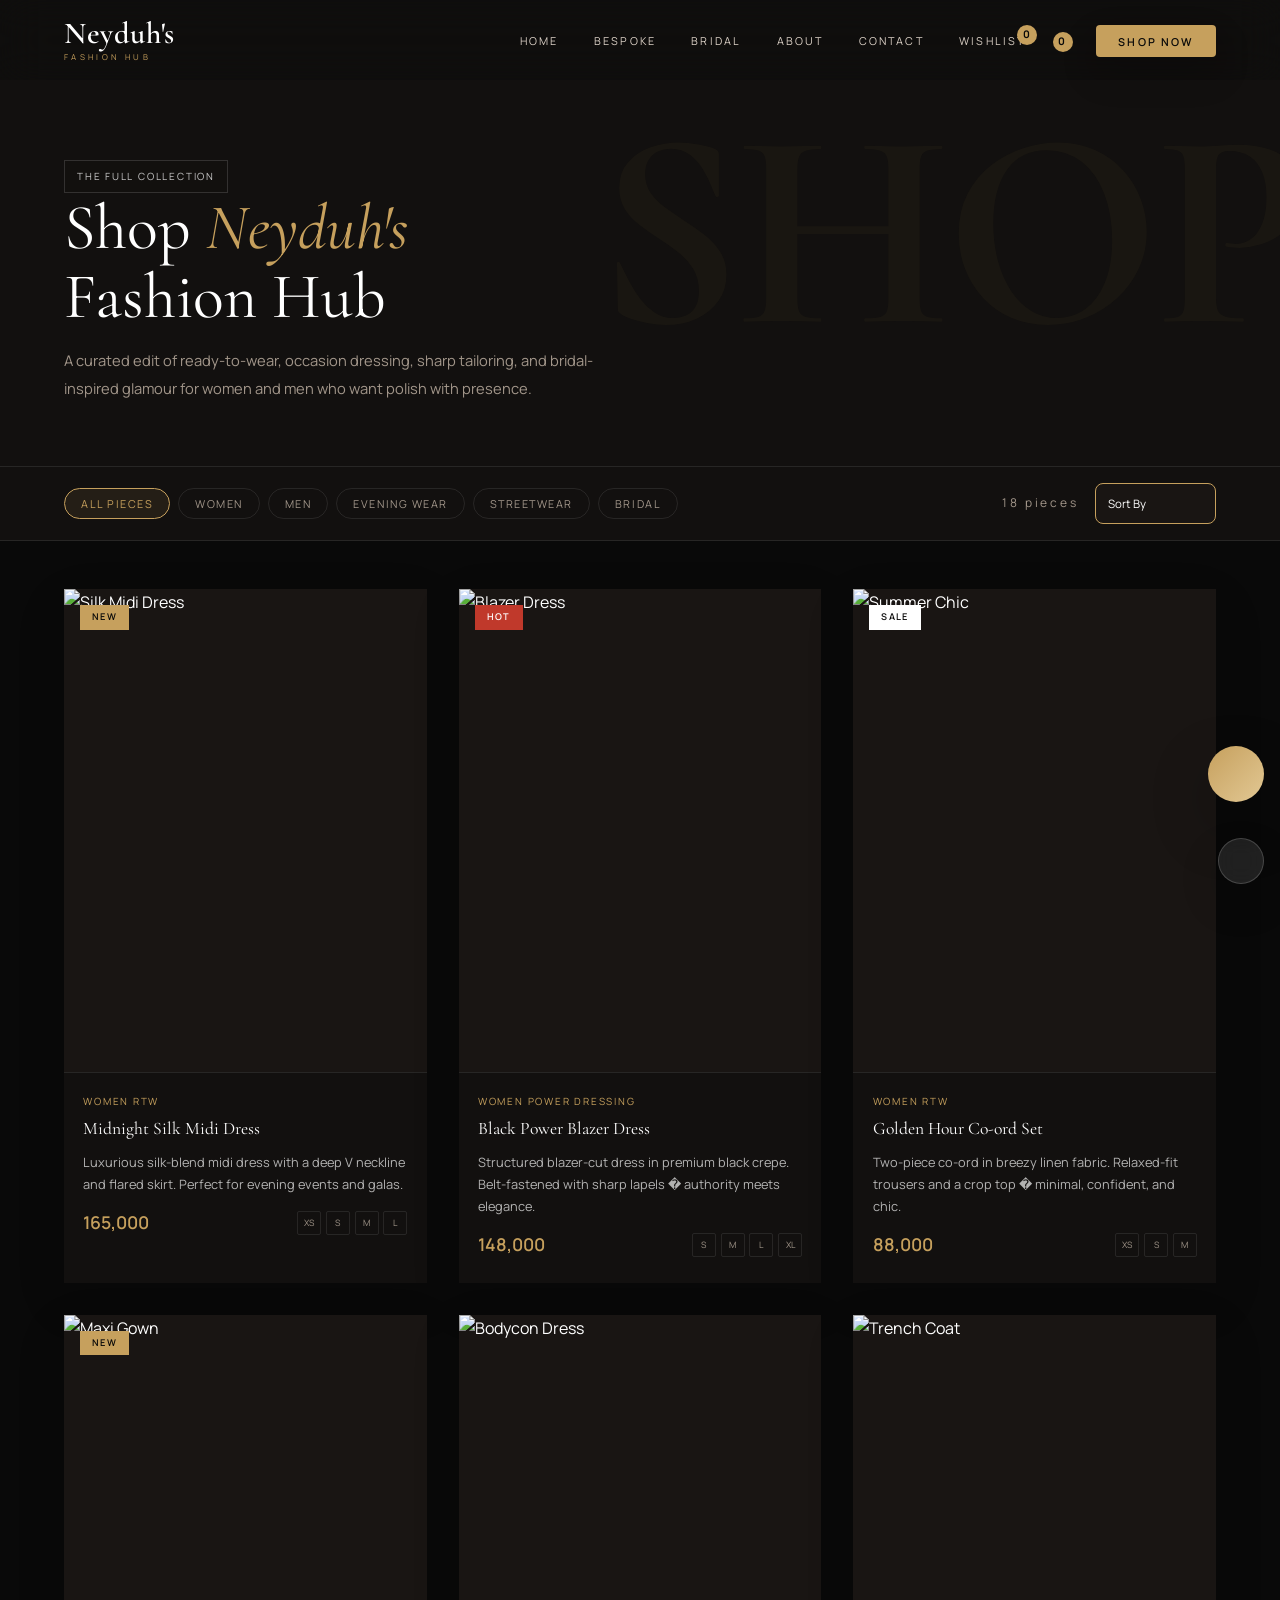
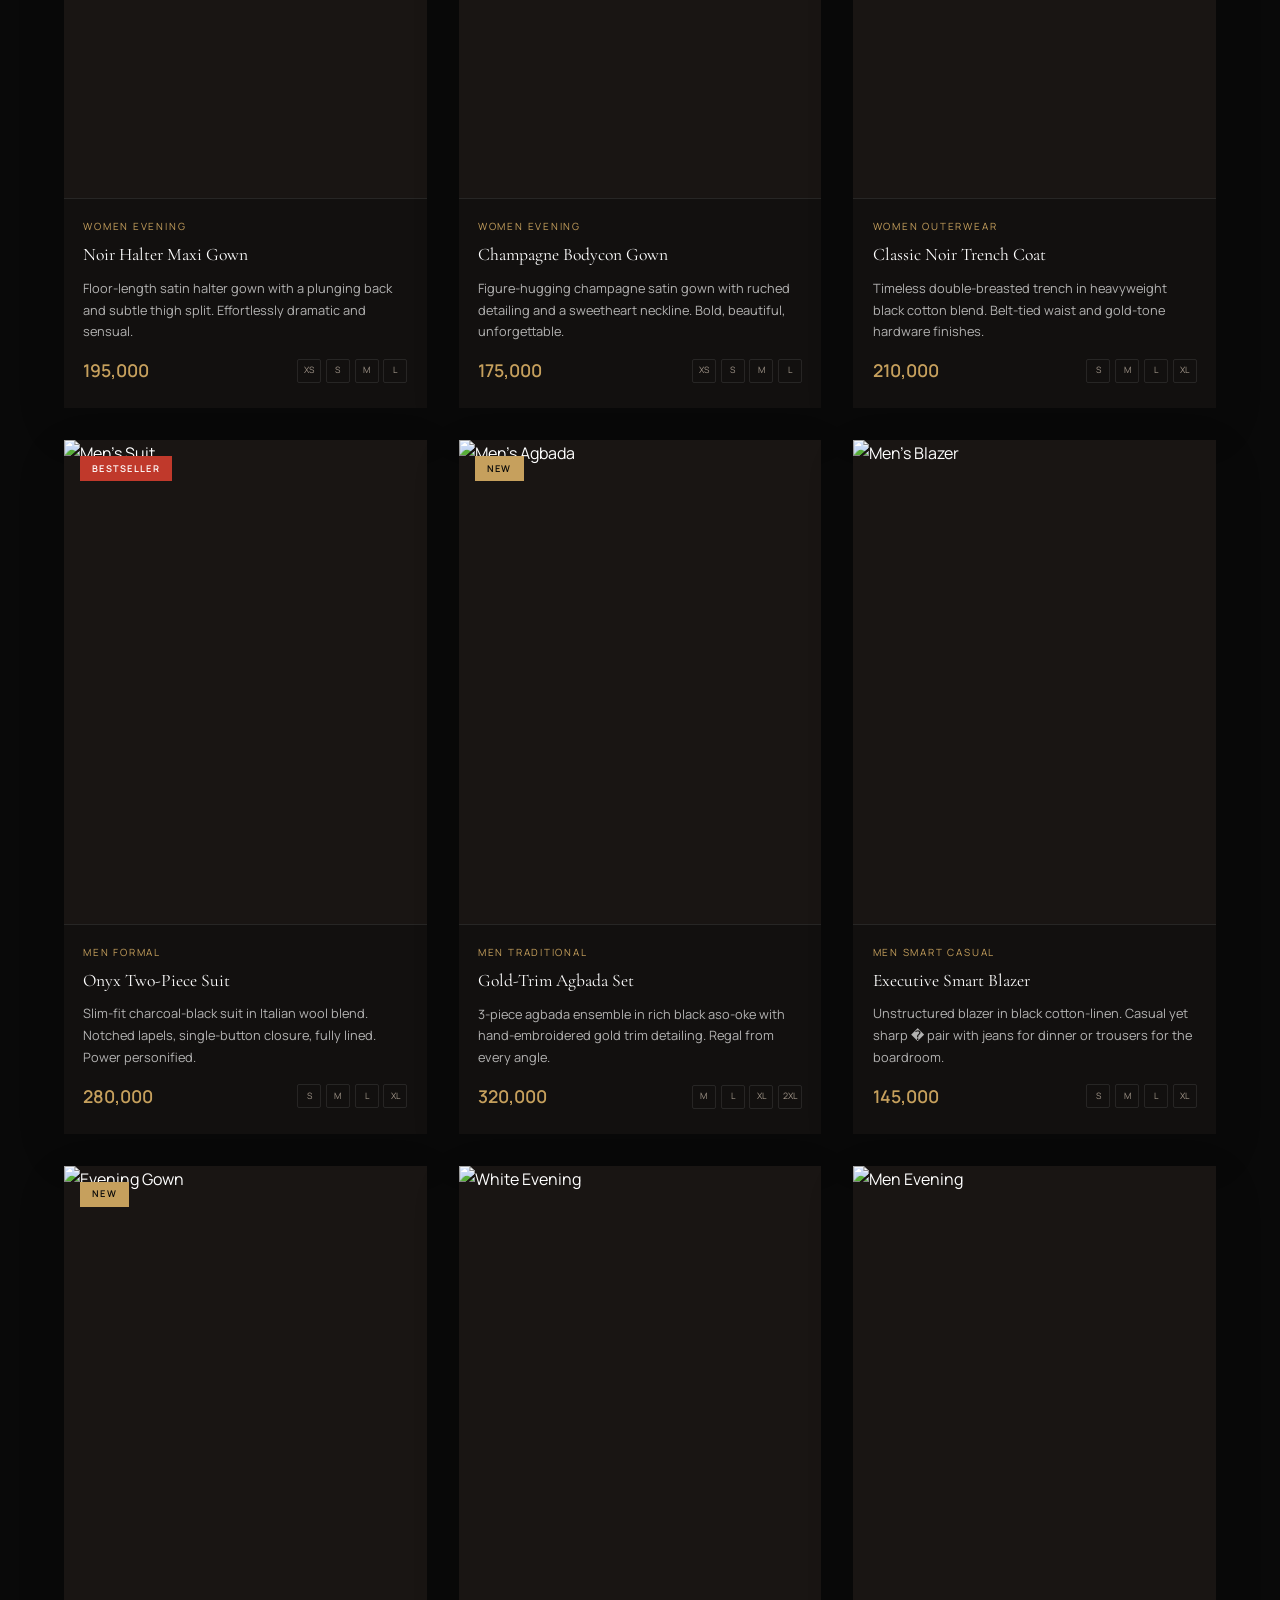
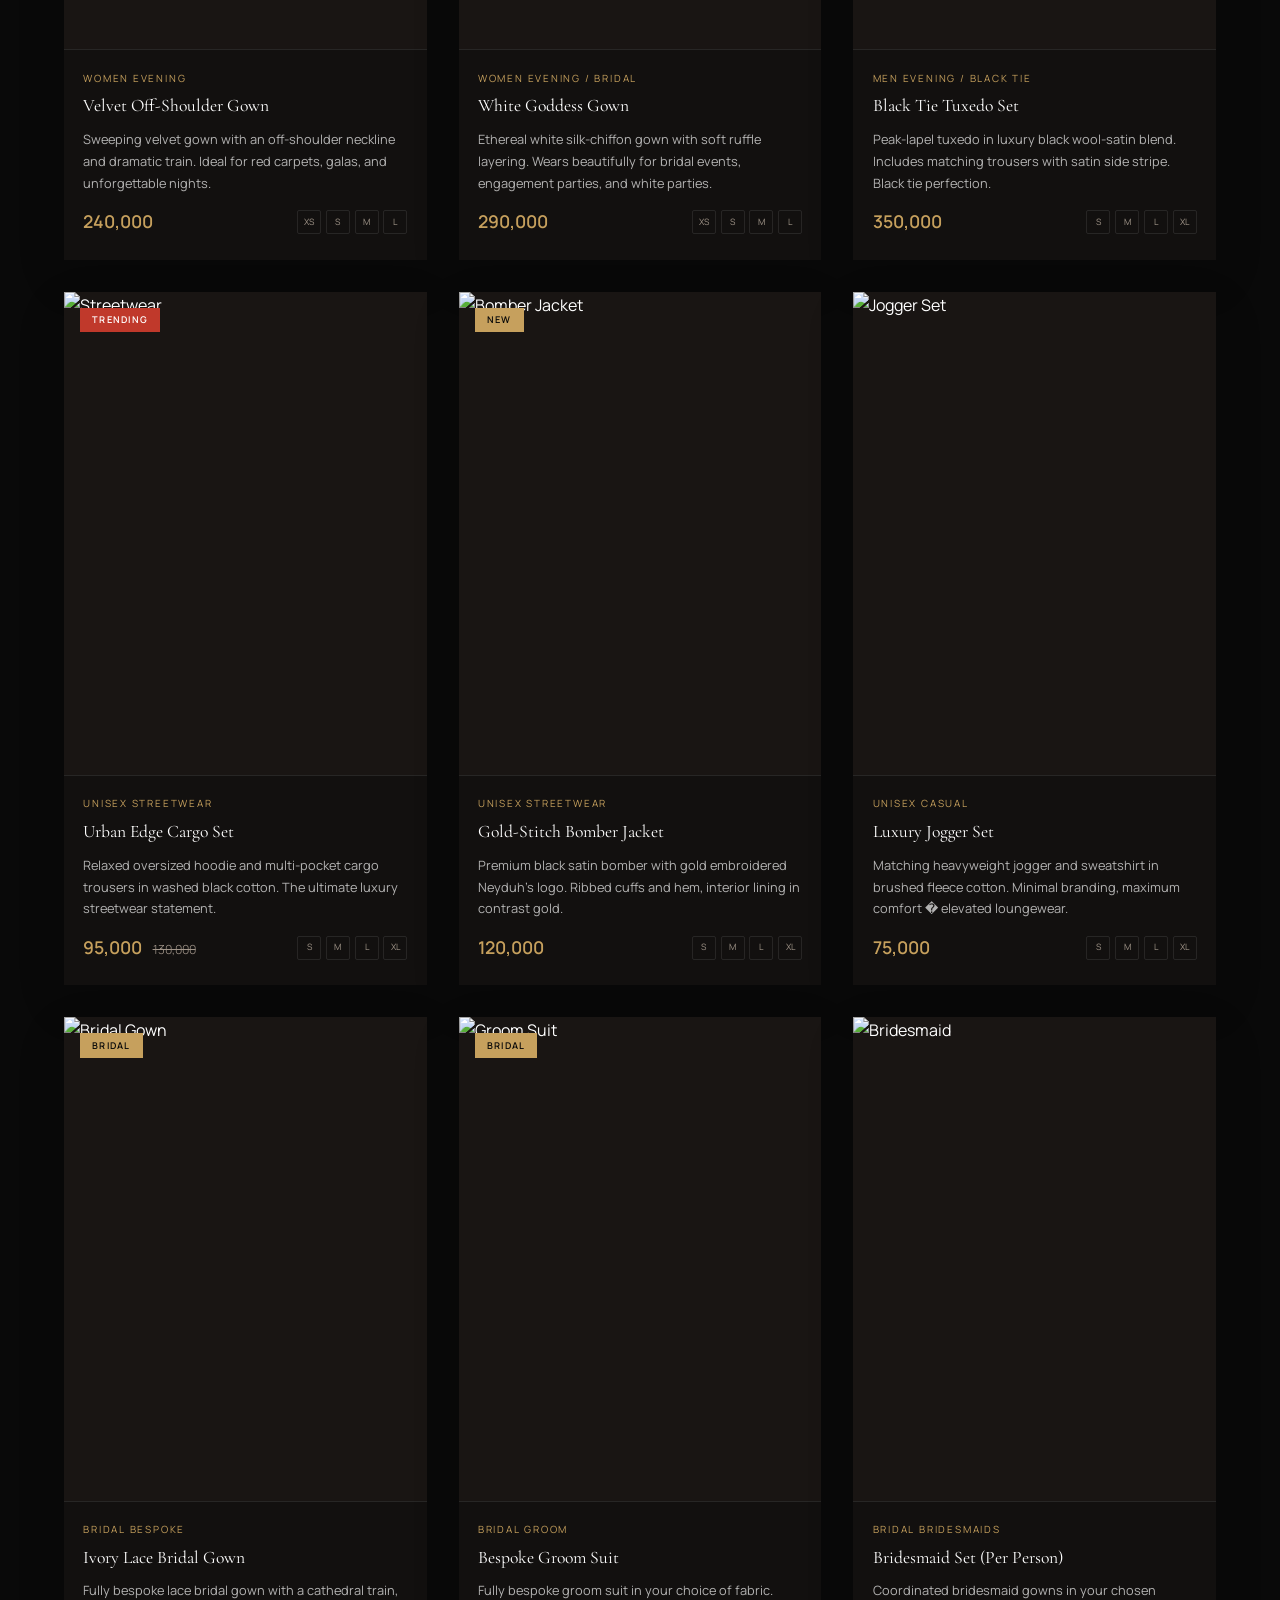
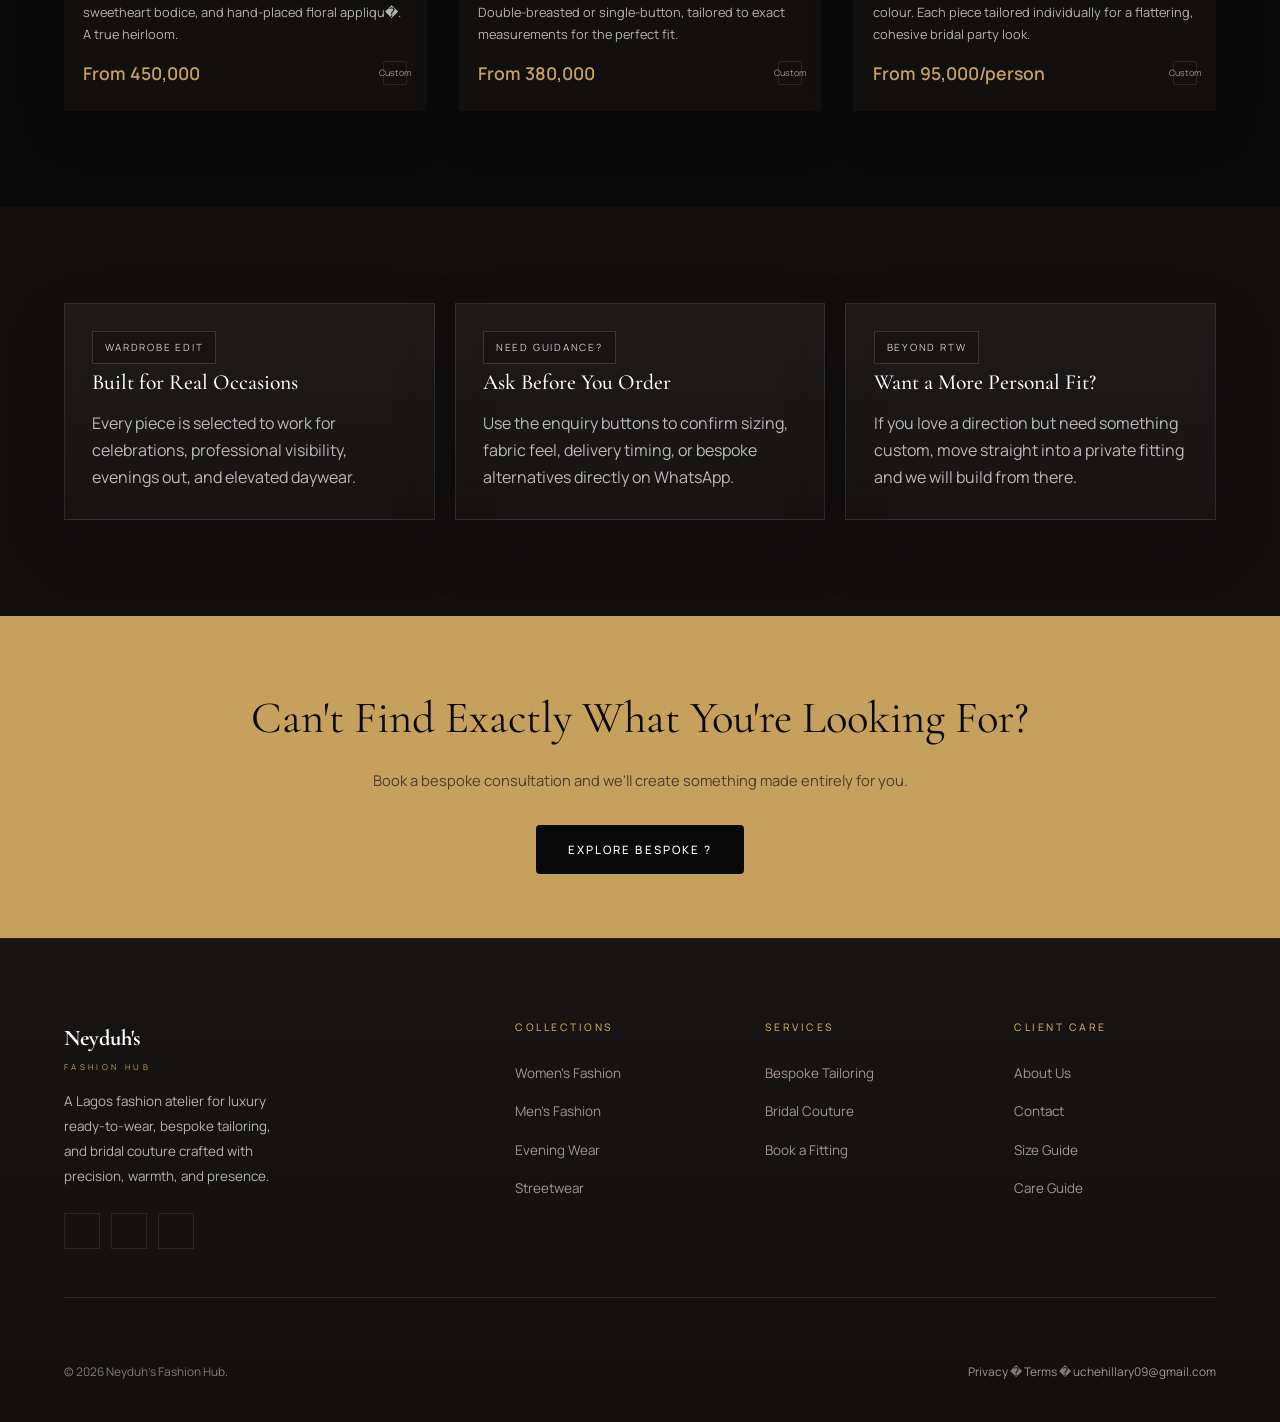
==== commit b897982e: "fix: styled the action buttons on each product on the shop page" ====
--- a/shop.html
+++ b/shop.html
@@ -74,14 +74,14 @@
         <img src="https://images.unsplash.com/photo-1515886657613-9f3515b0c78f?w=700&q=80" alt="Silk Midi Dress" style="object-position:top"/>
         <div class="shop-card-badge badge-new">New</div>
         <div class="shop-card-actions">
-          <button class="action-btn" title="Enquire on WhatsApp" aria-label="Enquire on WhatsApp">
-            <span style="font-size:1.2em;vertical-align:middle;">🟢</span>
-          </button>
-          <button class="action-btn-cart" title="Add to Cart" aria-label="Add to Cart">
-            <span style="font-size:1.2em;vertical-align:middle;">🛒</span>
-          </button>
-          <button class="action-btn-outline" title="Add to Wishlist" aria-label="Add to Wishlist">
-            <span style="font-size:1.2em;vertical-align:middle;">♡</span>
+          <button class="action-btn action-btn-enquire" title="Enquire on WhatsApp" aria-label="Enquire on WhatsApp">
+            <i class="fa-solid fa-circle-question"></i>
+          </button>
+          <button class="action-btn action-btn-cart" title="Add to Cart" aria-label="Add to Cart">
+            <i class="fa-solid fa-cart-plus"></i>
+          </button>
+          <button class="action-btn action-btn-wishlist" title="Add to Wishlist" aria-label="Add to Wishlist">
+            <i class="fa-solid fa-heart"></i>
           </button>
         </div>
       </div>
@@ -103,14 +103,14 @@
         <img src="https://images.unsplash.com/photo-1539109136881-3be0616acf4b?w=700&q=80" alt="Blazer Dress" style="object-position:top"/>
         <div class="shop-card-badge badge-hot">Hot</div>
         <div class="shop-card-actions">
-          <button class="action-btn" title="Enquire on WhatsApp" aria-label="Enquire on WhatsApp">
-            <span style="font-size:1.2em;vertical-align:middle;">🟢</span>
-          </button>
-          <button class="action-btn-cart" title="Add to Cart" aria-label="Add to Cart">
-            <span style="font-size:1.2em;vertical-align:middle;">🛒</span>
-          </button>
-          <button class="action-btn-outline" title="Add to Wishlist" aria-label="Add to Wishlist">
-            <span style="font-size:1.2em;vertical-align:middle;">♡</span>
+          <button class="action-btn action-btn-enquire" title="Enquire on WhatsApp" aria-label="Enquire on WhatsApp">
+            <i class="fa-solid fa-circle-question"></i>
+          </button>
+          <button class="action-btn action-btn-cart" title="Add to Cart" aria-label="Add to Cart">
+            <i class="fa-solid fa-cart-plus"></i>
+          </button>
+          <button class="action-btn action-btn-wishlist" title="Add to Wishlist" aria-label="Add to Wishlist">
+            <i class="fa-solid fa-heart"></i>
           </button>
         </div>
       </div>
@@ -132,14 +132,14 @@
         <img src="https://images.unsplash.com/photo-1483985988355-763728e1935b?w=700&q=80" alt="Summer Chic" style="object-position:top"/>
         <div class="shop-card-badge badge-sale">Sale</div>
         <div class="shop-card-actions">
-          <button class="action-btn" title="Enquire on WhatsApp" aria-label="Enquire on WhatsApp">
-            <span style="font-size:1.2em;vertical-align:middle;">🟢</span>
-          </button>
-          <button class="action-btn-cart" title="Add to Cart" aria-label="Add to Cart">
-            <span style="font-size:1.2em;vertical-align:middle;">🛒</span>
-          </button>
-          <button class="action-btn-outline" title="Add to Wishlist" aria-label="Add to Wishlist">
-            <span style="font-size:1.2em;vertical-align:middle;">♡</span>
+          <button class="action-btn action-btn-enquire" title="Enquire on WhatsApp" aria-label="Enquire on WhatsApp">
+            <i class="fa-solid fa-circle-question"></i>
+          </button>
+          <button class="action-btn action-btn-cart" title="Add to Cart" aria-label="Add to Cart">
+            <i class="fa-solid fa-cart-plus"></i>
+          </button>
+          <button class="action-btn action-btn-wishlist" title="Add to Wishlist" aria-label="Add to Wishlist">
+            <i class="fa-solid fa-heart"></i>
           </button>
         </div>
       </div>
@@ -148,7 +148,7 @@
         <div class="shop-card-name">Golden Hour Co-ord Set</div>
         <div class="shop-card-desc">Two-piece co-ord in breezy linen fabric. Relaxed-fit trousers and a crop top � minimal, confident, and chic.</div>
         <div class="shop-card-footer">
-          <div class="shop-card-price">88,000 <del>120,000</del></div>
+          <div class="shop-card-price">88,000</div>
           <div class="shop-card-sizes">
             <div class="size-dot">XS</div><div class="size-dot">S</div><div class="size-dot">M</div>
           </div>
@@ -161,14 +161,14 @@
         <img src="https://images.unsplash.com/photo-1469334031218-e382a71b716b?w=700&q=80" alt="Maxi Gown" style="object-position:top"/>
         <div class="shop-card-badge badge-new">New</div>
         <div class="shop-card-actions">
-          <button class="action-btn" title="Enquire on WhatsApp" aria-label="Enquire on WhatsApp">
-            <span style="font-size:1.2em;vertical-align:middle;">🟢</span>
-          </button>
-          <button class="action-btn-cart" title="Add to Cart" aria-label="Add to Cart">
-            <span style="font-size:1.2em;vertical-align:middle;">🛒</span>
-          </button>
-          <button class="action-btn-outline" title="Add to Wishlist" aria-label="Add to Wishlist">
-            <span style="font-size:1.2em;vertical-align:middle;">♡</span>
+          <button class="action-btn action-btn-enquire" title="Enquire on WhatsApp" aria-label="Enquire on WhatsApp">
+            <i class="fa-solid fa-circle-question"></i>
+          </button>
+          <button class="action-btn action-btn-cart" title="Add to Cart" aria-label="Add to Cart">
+            <i class="fa-solid fa-cart-plus"></i>
+          </button>
+          <button class="action-btn action-btn-wishlist" title="Add to Wishlist" aria-label="Add to Wishlist">
+            <i class="fa-solid fa-heart"></i>
           </button>
         </div>
       </div>
@@ -189,14 +189,14 @@
       <div class="shop-card-img">
         <img src="https://images.unsplash.com/photo-1594938298603-c8148c4dae35?w=700&q=80" alt="Bodycon Dress" style="object-position:top"/>
         <div class="shop-card-actions">
-          <button class="action-btn" title="Enquire on WhatsApp" aria-label="Enquire on WhatsApp">
-            <span style="font-size:1.2em;vertical-align:middle;">🟢</span>
-          </button>
-          <button class="action-btn-cart" title="Add to Cart" aria-label="Add to Cart">
-            <span style="font-size:1.2em;vertical-align:middle;">🛒</span>
-          </button>
-          <button class="action-btn-outline" title="Add to Wishlist" aria-label="Add to Wishlist">
-            <span style="font-size:1.2em;vertical-align:middle;">♡</span>
+          <button class="action-btn action-btn-enquire" title="Enquire on WhatsApp" aria-label="Enquire on WhatsApp">
+            <i class="fa-solid fa-circle-question"></i>
+          </button>
+          <button class="action-btn action-btn-cart" title="Add to Cart" aria-label="Add to Cart">
+            <i class="fa-solid fa-cart-plus"></i>
+          </button>
+          <button class="action-btn action-btn-wishlist" title="Add to Wishlist" aria-label="Add to Wishlist">
+            <i class="fa-solid fa-heart"></i>
           </button>
         </div>
       </div>
@@ -217,15 +217,16 @@
       <div class="shop-card-img">
         <img src="https://images.unsplash.com/photo-1509631179647-0177331693ae?w=700&q=80" alt="Trench Coat" style="object-position:top"/>
         <div class="shop-card-actions">
-          <button class="action-btn" title="Enquire on WhatsApp" aria-label="Enquire on WhatsApp">
-            <span style="font-size:1.2em;vertical-align:middle;">🟢</span>
-          </button>
-          <button class="action-btn-cart" title="Add to Cart" aria-label="Add to Cart">
-            <span style="font-size:1.2em;vertical-align:middle;">🛒</span>
-          </button>
-          <button class="action-btn-outline" title="Add to Wishlist" aria-label="Add to Wishlist">
-            <span style="font-size:1.2em;vertical-align:middle;">♡</span>
-          </button>
+          <button class="action-btn action-btn-enquire" title="Enquire on WhatsApp" aria-label="Enquire on WhatsApp">
+            <i class="fa-solid fa-circle-question"></i>
+          </button>
+          <button class="action-btn action-btn-cart" title="Add to Cart" aria-label="Add to Cart">
+            <i class="fa-solid fa-cart-plus"></i>
+          </button>
+          <button class="action-btn action-btn-wishlist" title="Add to Wishlist" aria-label="Add to Wishlist">
+            <i class="fa-solid fa-heart"></i>
+          </button>
+
         </div>
       </div>
       <div class="shop-card-info">
@@ -247,14 +248,14 @@
         <img src="https://images.unsplash.com/photo-1607522370275-f14206abe5d3?w=700&q=80" alt="Men's Suit" style="object-position:top"/>
         <div class="shop-card-badge badge-hot">Bestseller</div>
         <div class="shop-card-actions">
-          <button class="action-btn" title="Enquire on WhatsApp" aria-label="Enquire on WhatsApp">
-            <span style="font-size:1.2em;vertical-align:middle;">🟢</span>
-          </button>
-          <button class="action-btn-cart" title="Add to Cart" aria-label="Add to Cart">
-            <span style="font-size:1.2em;vertical-align:middle;">🛒</span>
-          </button>
-          <button class="action-btn-outline" title="Add to Wishlist" aria-label="Add to Wishlist">
-            <span style="font-size:1.2em;vertical-align:middle;">♡</span>
+          <button class="action-btn action-btn-enquire" title="Enquire on WhatsApp" aria-label="Enquire on WhatsApp">
+            <i class="fa-solid fa-circle-question"></i>
+          </button>
+          <button class="action-btn action-btn-cart" title="Add to Cart" aria-label="Add to Cart">
+            <i class="fa-solid fa-cart-plus"></i>
+          </button>
+          <button class="action-btn action-btn-wishlist" title="Add to Wishlist" aria-label="Add to Wishlist">
+            <i class="fa-solid fa-heart"></i>
           </button>
         </div>
       </div>
@@ -276,14 +277,14 @@
         <img src="https://images.unsplash.com/photo-1617127365659-c47fa864d8bc?w=700&q=80" alt="Men's Agbada" style="object-position:top"/>
         <div class="shop-card-badge badge-new">New</div>
         <div class="shop-card-actions">
-          <button class="action-btn" title="Enquire on WhatsApp" aria-label="Enquire on WhatsApp">
-            <span style="font-size:1.2em;vertical-align:middle;">🟢</span>
-          </button>
-          <button class="action-btn-cart" title="Add to Cart" aria-label="Add to Cart">
-            <span style="font-size:1.2em;vertical-align:middle;">🛒</span>
-          </button>
-          <button class="action-btn-outline" title="Add to Wishlist" aria-label="Add to Wishlist">
-            <span style="font-size:1.2em;vertical-align:middle;">♡</span>
+          <button class="action-btn action-btn-enquire" title="Enquire on WhatsApp" aria-label="Enquire on WhatsApp">
+            <i class="fa-solid fa-circle-question"></i>
+          </button>
+          <button class="action-btn action-btn-cart" title="Add to Cart" aria-label="Add to Cart">
+            <i class="fa-solid fa-cart-plus"></i>
+          </button>
+          <button class="action-btn action-btn-wishlist" title="Add to Wishlist" aria-label="Add to Wishlist">
+            <i class="fa-solid fa-heart"></i>
           </button>
         </div>
       </div>
@@ -304,15 +305,15 @@
       <div class="shop-card-img">
         <img src="https://images.unsplash.com/photo-1507679799987-c73779587ccf?w=700&q=80" alt="Men's Blazer" style="object-position:top"/>
         <div class="shop-card-actions">
-          <button class="action-btn" title="Enquire on WhatsApp" aria-label="Enquire on WhatsApp">
-            <span style="font-size:1.2em;vertical-align:middle;">🟢</span>
-          </button>
-          <button class="action-btn-cart" title="Add to Cart" aria-label="Add to Cart">
-            <span style="font-size:1.2em;vertical-align:middle;">🛒</span>
-          </button>
-          <button class="action-btn-outline" title="Add to Wishlist" aria-label="Add to Wishlist">
-            <span style="font-size:1.2em;vertical-align:middle;">♡</span>
-          </button>
+            <button class="action-btn action-btn-enquire" title="Enquire on WhatsApp" aria-label="Enquire on WhatsApp">
+              <i class="fa-solid fa-circle-question"></i>
+            </button>
+            <button class="action-btn action-btn-cart" title="Add to Cart" aria-label="Add to Cart">
+              <i class="fa-solid fa-cart-plus"></i>
+            </button>
+            <button class="action-btn action-btn-wishlist" title="Add to Wishlist" aria-label="Add to Wishlist">
+              <i class="fa-solid fa-heart"></i>
+            </button>
         </div>
       </div>
       <div class="shop-card-info">
@@ -334,15 +335,15 @@
         <img src="https://images.unsplash.com/photo-1550614000-4895a10e1bfd?w=700&q=80" alt="Evening Gown" style="object-position:top"/>
         <div class="shop-card-badge badge-new">New</div>
         <div class="shop-card-actions">
-          <button class="action-btn" title="Enquire on WhatsApp" aria-label="Enquire on WhatsApp">
-            <span style="font-size:1.2em;vertical-align:middle;">🟢</span>
-          </button>
-          <button class="action-btn-cart" title="Add to Cart" aria-label="Add to Cart">
-            <span style="font-size:1.2em;vertical-align:middle;">🛒</span>
-          </button>
-          <button class="action-btn-outline" title="Add to Wishlist" aria-label="Add to Wishlist">
-            <span style="font-size:1.2em;vertical-align:middle;">♡</span>
-          </button>
+            <button class="action-btn action-btn-enquire" title="Enquire on WhatsApp" aria-label="Enquire on WhatsApp">
+              <i class="fa-solid fa-circle-question"></i>
+            </button>
+            <button class="action-btn action-btn-cart" title="Add to Cart" aria-label="Add to Cart">
+              <i class="fa-solid fa-cart-plus"></i>
+            </button>
+            <button class="action-btn action-btn-wishlist" title="Add to Wishlist" aria-label="Add to Wishlist">
+              <i class="fa-solid fa-heart"></i>
+            </button>
         </div>
       </div>
       <div class="shop-card-info">
@@ -362,15 +363,15 @@
       <div class="shop-card-img">
         <img src="https://images.unsplash.com/photo-1519741497674-611481863552?w=700&q=80" alt="White Evening" style="object-position:top"/>
         <div class="shop-card-actions">
-          <button class="action-btn" title="Enquire on WhatsApp" aria-label="Enquire on WhatsApp">
-            <span style="font-size:1.2em;vertical-align:middle;">🟢</span>
-          </button>
-          <button class="action-btn-cart" title="Add to Cart" aria-label="Add to Cart">
-            <span style="font-size:1.2em;vertical-align:middle;">🛒</span>
-          </button>
-          <button class="action-btn-outline" title="Add to Wishlist" aria-label="Add to Wishlist">
-            <span style="font-size:1.2em;vertical-align:middle;">♡</span>
-          </button>
+            <button class="action-btn action-btn-enquire" title="Enquire on WhatsApp" aria-label="Enquire on WhatsApp">
+              <i class="fa-solid fa-circle-question"></i>
+            </button>
+            <button class="action-btn action-btn-cart" title="Add to Cart" aria-label="Add to Cart">
+              <i class="fa-solid fa-cart-plus"></i>
+            </button>
+            <button class="action-btn action-btn-wishlist" title="Add to Wishlist" aria-label="Add to Wishlist">
+              <i class="fa-solid fa-heart"></i>
+            </button>
         </div>
       </div>
       <div class="shop-card-info">
@@ -390,15 +391,15 @@
       <div class="shop-card-img">
         <img src="https://images.unsplash.com/photo-1558618666-fcd25c85cd64?w=700&q=80" alt="Men Evening" style="object-position:top"/>
         <div class="shop-card-actions">
-          <button class="action-btn" title="Enquire on WhatsApp" aria-label="Enquire on WhatsApp">
-            <span style="font-size:1.2em;vertical-align:middle;">🟢</span>
-          </button>
-          <button class="action-btn-cart" title="Add to Cart" aria-label="Add to Cart">
-            <span style="font-size:1.2em;vertical-align:middle;">🛒</span>
-          </button>
-          <button class="action-btn-outline" title="Add to Wishlist" aria-label="Add to Wishlist">
-            <span style="font-size:1.2em;vertical-align:middle;">♡</span>
-          </button>
+            <button class="action-btn action-btn-enquire" title="Enquire on WhatsApp" aria-label="Enquire on WhatsApp">
+              <i class="fa-solid fa-circle-question"></i>
+            </button>
+            <button class="action-btn action-btn-cart" title="Add to Cart" aria-label="Add to Cart">
+              <i class="fa-solid fa-cart-plus"></i>
+            </button>
+            <button class="action-btn action-btn-wishlist" title="Add to Wishlist" aria-label="Add to Wishlist">
+              <i class="fa-solid fa-heart"></i>
+            </button>
         </div>
       </div>
       <div class="shop-card-info">
@@ -420,15 +421,15 @@
         <img src="https://images.unsplash.com/photo-1523398002811-999ca8dec234?w=700&q=80" alt="Streetwear" style="object-position:top"/>
         <div class="shop-card-badge badge-hot">Trending</div>
         <div class="shop-card-actions">
-          <button class="action-btn" title="Enquire on WhatsApp" aria-label="Enquire on WhatsApp">
-            <span style="font-size:1.2em;vertical-align:middle;">🟢</span>
-          </button>
-          <button class="action-btn-cart" title="Add to Cart" aria-label="Add to Cart">
-            <span style="font-size:1.2em;vertical-align:middle;">🛒</span>
-          </button>
-          <button class="action-btn-outline" title="Add to Wishlist" aria-label="Add to Wishlist">
-            <span style="font-size:1.2em;vertical-align:middle;">♡</span>
-          </button>
+            <button class="action-btn action-btn-enquire" title="Enquire on WhatsApp" aria-label="Enquire on WhatsApp">
+              <i class="fa-solid fa-circle-question"></i>
+            </button>
+            <button class="action-btn action-btn-cart" title="Add to Cart" aria-label="Add to Cart">
+              <i class="fa-solid fa-cart-plus"></i>
+            </button>
+            <button class="action-btn action-btn-wishlist" title="Add to Wishlist" aria-label="Add to Wishlist">
+              <i class="fa-solid fa-heart"></i>
+            </button>
         </div>
       </div>
       <div class="shop-card-info">
@@ -449,15 +450,15 @@
         <img src="https://images.unsplash.com/photo-1551488831-00ddcb6c6bd3?w=700&q=80" alt="Bomber Jacket" style="object-position:top"/>
         <div class="shop-card-badge badge-new">New</div>
         <div class="shop-card-actions">
-          <button class="action-btn" title="Enquire on WhatsApp" aria-label="Enquire on WhatsApp">
-            <span style="font-size:1.2em;vertical-align:middle;">🟢</span>
-          </button>
-          <button class="action-btn-cart" title="Add to Cart" aria-label="Add to Cart">
-            <span style="font-size:1.2em;vertical-align:middle;">🛒</span>
-          </button>
-          <button class="action-btn-outline" title="Add to Wishlist" aria-label="Add to Wishlist">
-            <span style="font-size:1.2em;vertical-align:middle;">♡</span>
-          </button>
+            <button class="action-btn action-btn-enquire" title="Enquire on WhatsApp" aria-label="Enquire on WhatsApp">
+              <i class="fa-solid fa-circle-question"></i>
+            </button>
+            <button class="action-btn action-btn-cart" title="Add to Cart" aria-label="Add to Cart">
+              <i class="fa-solid fa-cart-plus"></i>
+            </button>
+            <button class="action-btn action-btn-wishlist" title="Add to Wishlist" aria-label="Add to Wishlist">
+              <i class="fa-solid fa-heart"></i>
+            </button>
         </div>
       </div>
       <div class="shop-card-info">
@@ -477,15 +478,15 @@
       <div class="shop-card-img">
         <img src="https://images.unsplash.com/photo-1576566588028-4147f3842f27?w=700&q=80" alt="Jogger Set" style="object-position:top"/>
         <div class="shop-card-actions">
-          <button class="action-btn" title="Enquire on WhatsApp" aria-label="Enquire on WhatsApp">
-            <span style="font-size:1.2em;vertical-align:middle;">🟢</span>
-          </button>
-          <button class="action-btn-cart" title="Add to Cart" aria-label="Add to Cart">
-            <span style="font-size:1.2em;vertical-align:middle;">🛒</span>
-          </button>
-          <button class="action-btn-outline" title="Add to Wishlist" aria-label="Add to Wishlist">
-            <span style="font-size:1.2em;vertical-align:middle;">♡</span>
-          </button>
+            <button class="action-btn action-btn-enquire" title="Enquire on WhatsApp" aria-label="Enquire on WhatsApp">
+              <i class="fa-solid fa-circle-question"></i>
+            </button>
+            <button class="action-btn action-btn-cart" title="Add to Cart" aria-label="Add to Cart">
+              <i class="fa-solid fa-cart-plus"></i>
+            </button>
+            <button class="action-btn action-btn-wishlist" title="Add to Wishlist" aria-label="Add to Wishlist">
+              <i class="fa-solid fa-heart"></i>
+            </button>
         </div>
       </div>
       <div class="shop-card-info">
@@ -507,15 +508,15 @@
         <img src="https://images.unsplash.com/photo-1519741497674-611481863552?w=700&q=80" alt="Bridal Gown" style="object-position:top"/>
         <div class="shop-card-badge badge-new">Bridal</div>
         <div class="shop-card-actions">
-          <button class="action-btn" title="Enquire on WhatsApp" aria-label="Enquire on WhatsApp">
-            <span style="font-size:1.2em;vertical-align:middle;">🟢</span>
-          </button>
-          <button class="action-btn-cart" title="Add to Cart" aria-label="Add to Cart">
-            <span style="font-size:1.2em;vertical-align:middle;">🛒</span>
-          </button>
-          <button class="action-btn-outline" title="Add to Wishlist" aria-label="Add to Wishlist">
-            <span style="font-size:1.2em;vertical-align:middle;">♡</span>
-          </button>
+            <button class="action-btn action-btn-enquire" title="Enquire on WhatsApp" aria-label="Enquire on WhatsApp">
+              <i class="fa-solid fa-circle-question"></i>
+            </button>
+            <button class="action-btn action-btn-cart" title="Add to Cart" aria-label="Add to Cart">
+              <i class="fa-solid fa-cart-plus"></i>
+            </button>
+            <button class="action-btn action-btn-wishlist" title="Add to Wishlist" aria-label="Add to Wishlist">
+              <i class="fa-solid fa-heart"></i>
+            </button>
         </div>
       </div>
       <div class="shop-card-info">
@@ -536,15 +537,15 @@
         <img src="https://images.unsplash.com/photo-1535632066927-ab7c9ab60908?w=700&q=80" alt="Groom Suit" style="object-position:top"/>
         <div class="shop-card-badge badge-new">Bridal</div>
         <div class="shop-card-actions">
-          <button class="action-btn" title="Enquire on WhatsApp" aria-label="Enquire on WhatsApp">
-            <span style="font-size:1.2em;vertical-align:middle;">🟢</span>
-          </button>
-          <button class="action-btn-cart" title="Add to Cart" aria-label="Add to Cart">
-            <span style="font-size:1.2em;vertical-align:middle;">🛒</span>
-          </button>
-          <button class="action-btn-outline" title="Add to Wishlist" aria-label="Add to Wishlist">
-            <span style="font-size:1.2em;vertical-align:middle;">♡</span>
-          </button>
+            <button class="action-btn action-btn-enquire" title="Enquire on WhatsApp" aria-label="Enquire on WhatsApp">
+              <i class="fa-solid fa-circle-question"></i>
+            </button>
+            <button class="action-btn action-btn-cart" title="Add to Cart" aria-label="Add to Cart">
+              <i class="fa-solid fa-cart-plus"></i>
+            </button>
+            <button class="action-btn action-btn-wishlist" title="Add to Wishlist" aria-label="Add to Wishlist">
+              <i class="fa-solid fa-heart"></i>
+            </button>
         </div>
       </div>
       <div class="shop-card-info">
@@ -564,15 +565,15 @@
       <div class="shop-card-img">
         <img src="https://images.unsplash.com/photo-1518895949257-7621c3c786d7?w=700&q=80" alt="Bridesmaid" style="object-position:top"/>
         <div class="shop-card-actions">
-          <button class="action-btn" title="Enquire on WhatsApp" aria-label="Enquire on WhatsApp">
-            <span style="font-size:1.2em;vertical-align:middle;">🟢</span>
-          </button>
-          <button class="action-btn-cart" title="Add to Cart" aria-label="Add to Cart">
-            <span style="font-size:1.2em;vertical-align:middle;">🛒</span>
-          </button>
-          <button class="action-btn-outline" title="Add to Wishlist" aria-label="Add to Wishlist">
-            <span style="font-size:1.2em;vertical-align:middle;">♡</span>
-          </button>
+            <button class="action-btn action-btn-enquire" title="Enquire on WhatsApp" aria-label="Enquire on WhatsApp">
+              <i class="fa-solid fa-circle-question"></i>
+            </button>
+            <button class="action-btn action-btn-cart" title="Add to Cart" aria-label="Add to Cart">
+              <i class="fa-solid fa-cart-plus"></i>
+            </button>
+            <button class="action-btn action-btn-wishlist" title="Add to Wishlist" aria-label="Add to Wishlist">
+              <i class="fa-solid fa-heart"></i>
+            </button>
         </div>
       </div>
       <div class="shop-card-info">
--- a/style.css
+++ b/style.css
@@ -793,10 +793,11 @@
 .shop-card-actions {
   position: absolute;
   bottom: 1rem;
-  left: 1rem;
   right: 1rem;
   display: flex;
+  flex-direction: column;
   gap: 0.5rem;
+  align-items: flex-end;
   opacity: 0;
   transform: translateY(8px);
   transition: var(--trans);
@@ -804,33 +805,57 @@
 }
 .shop-card:hover .shop-card-actions { opacity: 1; transform: translateY(0); }
 .action-btn {
-  flex: 1;
+  width: 44px;
+  height: 44px;
   background: var(--gold);
   color: var(--black);
   border: none;
-  padding: 0.6rem;
+  border-radius: 50%;
+  display: flex;
+  align-items: center;
+  justify-content: center;
+  font-size: 1.35rem;
   font-family: var(--sans);
-  font-size: 0.65rem;
-  letter-spacing: 0.14em;
-  text-transform: uppercase;
-  font-weight: 600;
+  font-weight: 700;
   cursor: pointer;
   transition: var(--trans);
+  box-shadow: 0 2px 8px rgba(0,0,0,0.10);
+  margin-bottom: 0.1rem;
 }
 .action-btn:hover { background: var(--gold-light); }
-.action-btn-outline {
-  flex: 0 0 42px;
-  background: rgba(10,10,10,0.85);
-  border: 1px solid rgba(255,255,255,0.2);
+
+/* Remove outline style, all action-btns unified above */
+
+.action-btn i {
+  font-size: 1.35rem;
+  font-weight: 900;
+}
+
+.action-btn-enquire {
+  background: var(--gold);
+  color: var(--black);
+}
+.action-btn-cart {
+  background: var(--black);
+  color: var(--gold);
+}
+.action-btn-wishlist {
+  background: var(--white);
+  color: var(--gold);
+}
+/* Add hover effects for each */
+.action-btn-enquire:hover {
+  background: var(--gold-light);
+  color: var(--black);
+}
+.action-btn-cart:hover {
+  background: var(--gold);
+  color: var(--black);
+}
+.action-btn-wishlist:hover {
+  background: var(--gold);
   color: var(--white);
-  display: flex;
-  align-items: center;
-  justify-content: center;
-  font-size: 1rem;
-  cursor: pointer;
-  transition: var(--trans);
-}
-.action-btn-outline:hover { border-color: var(--gold); color: var(--gold); }
+}
 
 .shop-card-info {
   padding: 1.2rem 1.2rem 1.4rem;
@@ -1358,7 +1383,7 @@
    ANIMATIONS & REVEAL
 ══════════════════════════════ */
 @keyframes fadeUp {
-  from { opacity: 0; transform: translateY(22px); }
+  from { opacity: 0.12; transform: translateY(22px); }
   to   { opacity: 1; transform: translateY(0); }
 }
 @keyframes fadeIn {
@@ -1961,7 +1986,7 @@
   .hero-btns { flex-direction: column; }
 }
 
-@media (max-width: 420px) {
+@media (max-width: 480px) {
   .shop-grid { grid-template-columns: 1fr; }
   .featured-grid { grid-template-columns: 1fr; }
 }
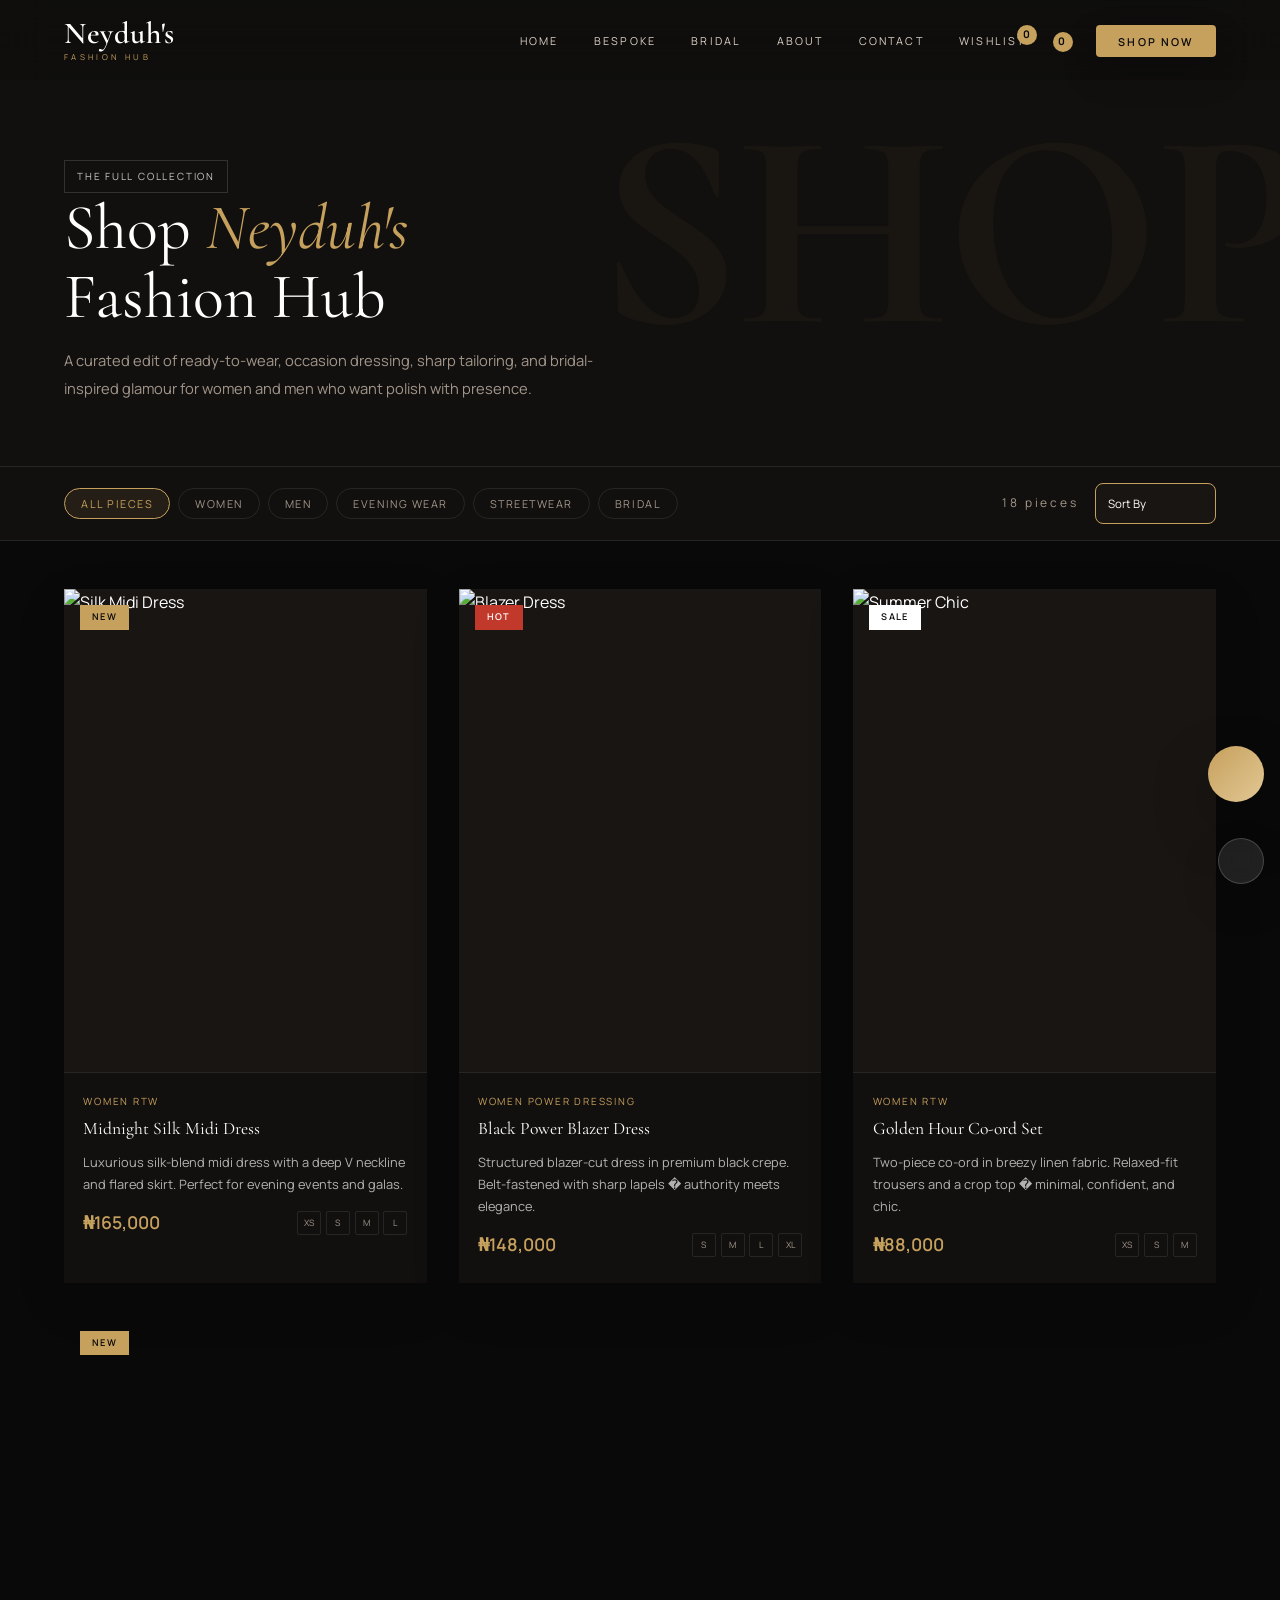
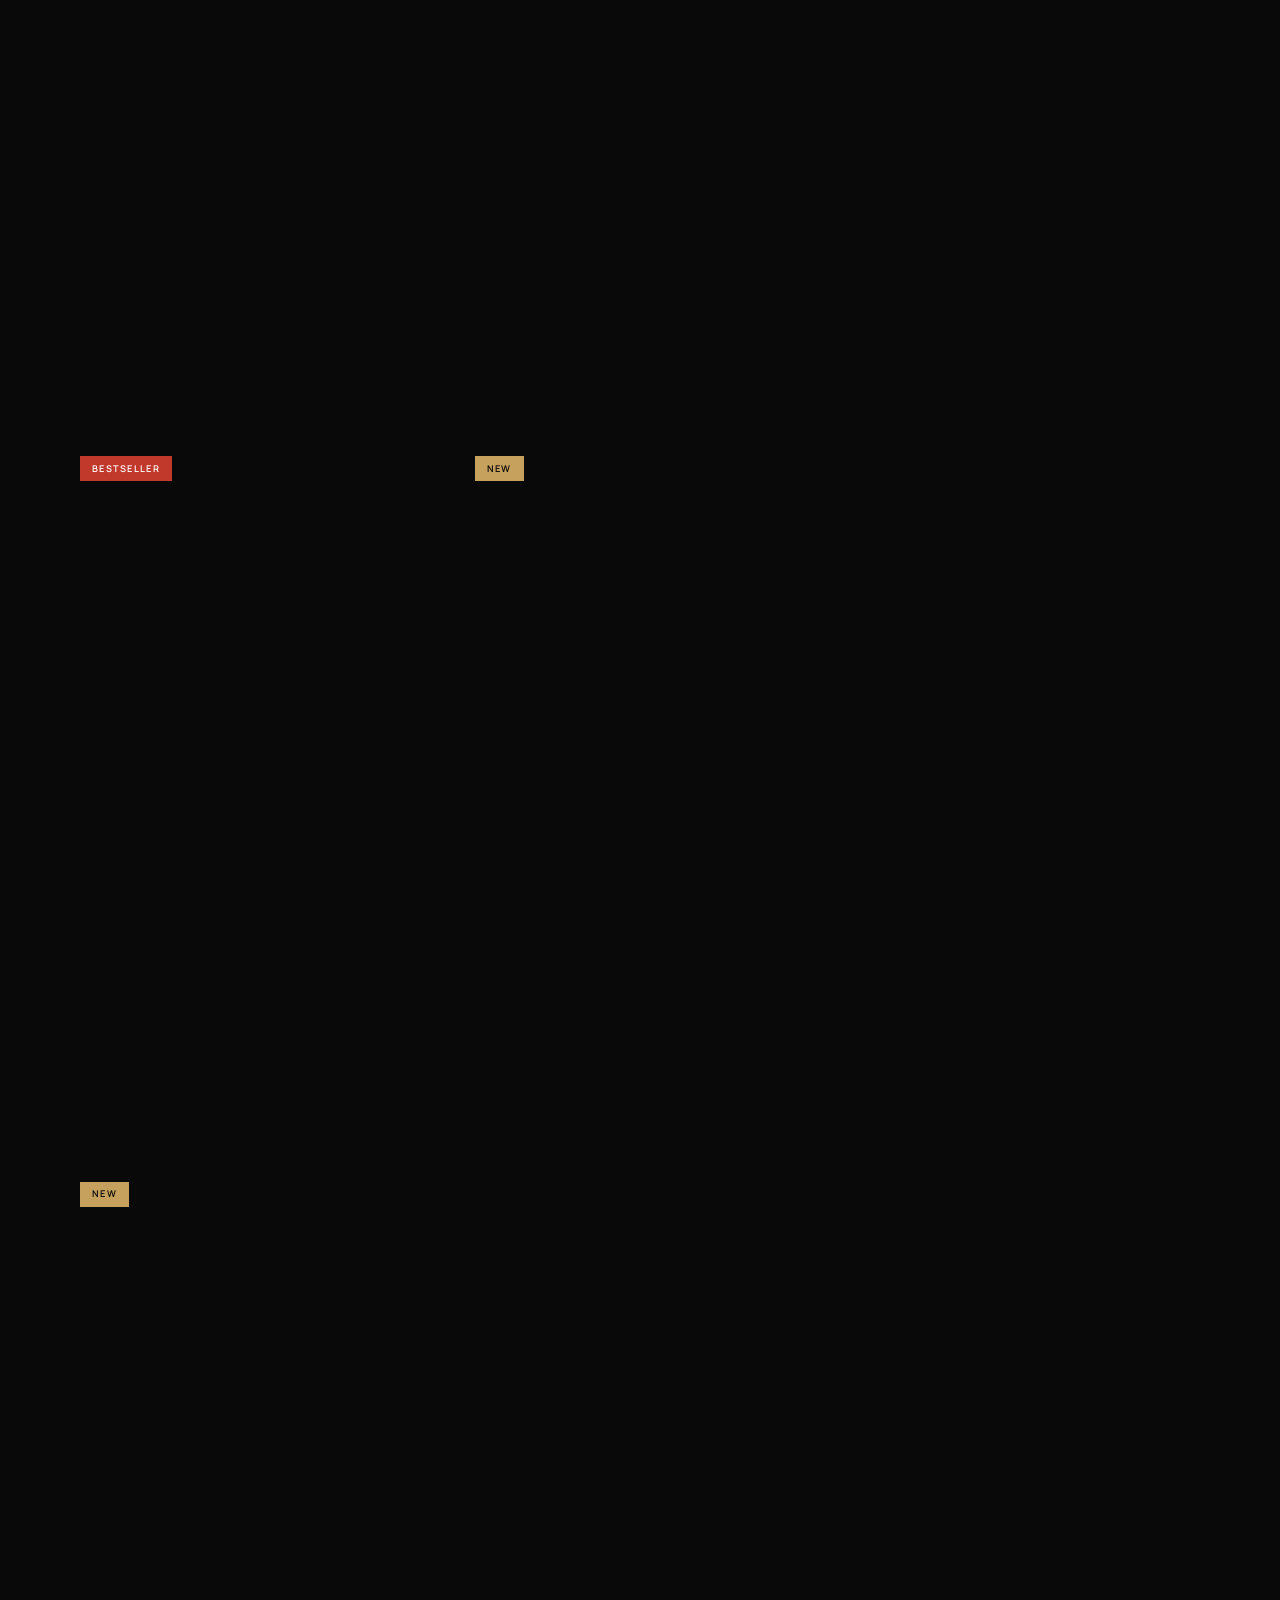
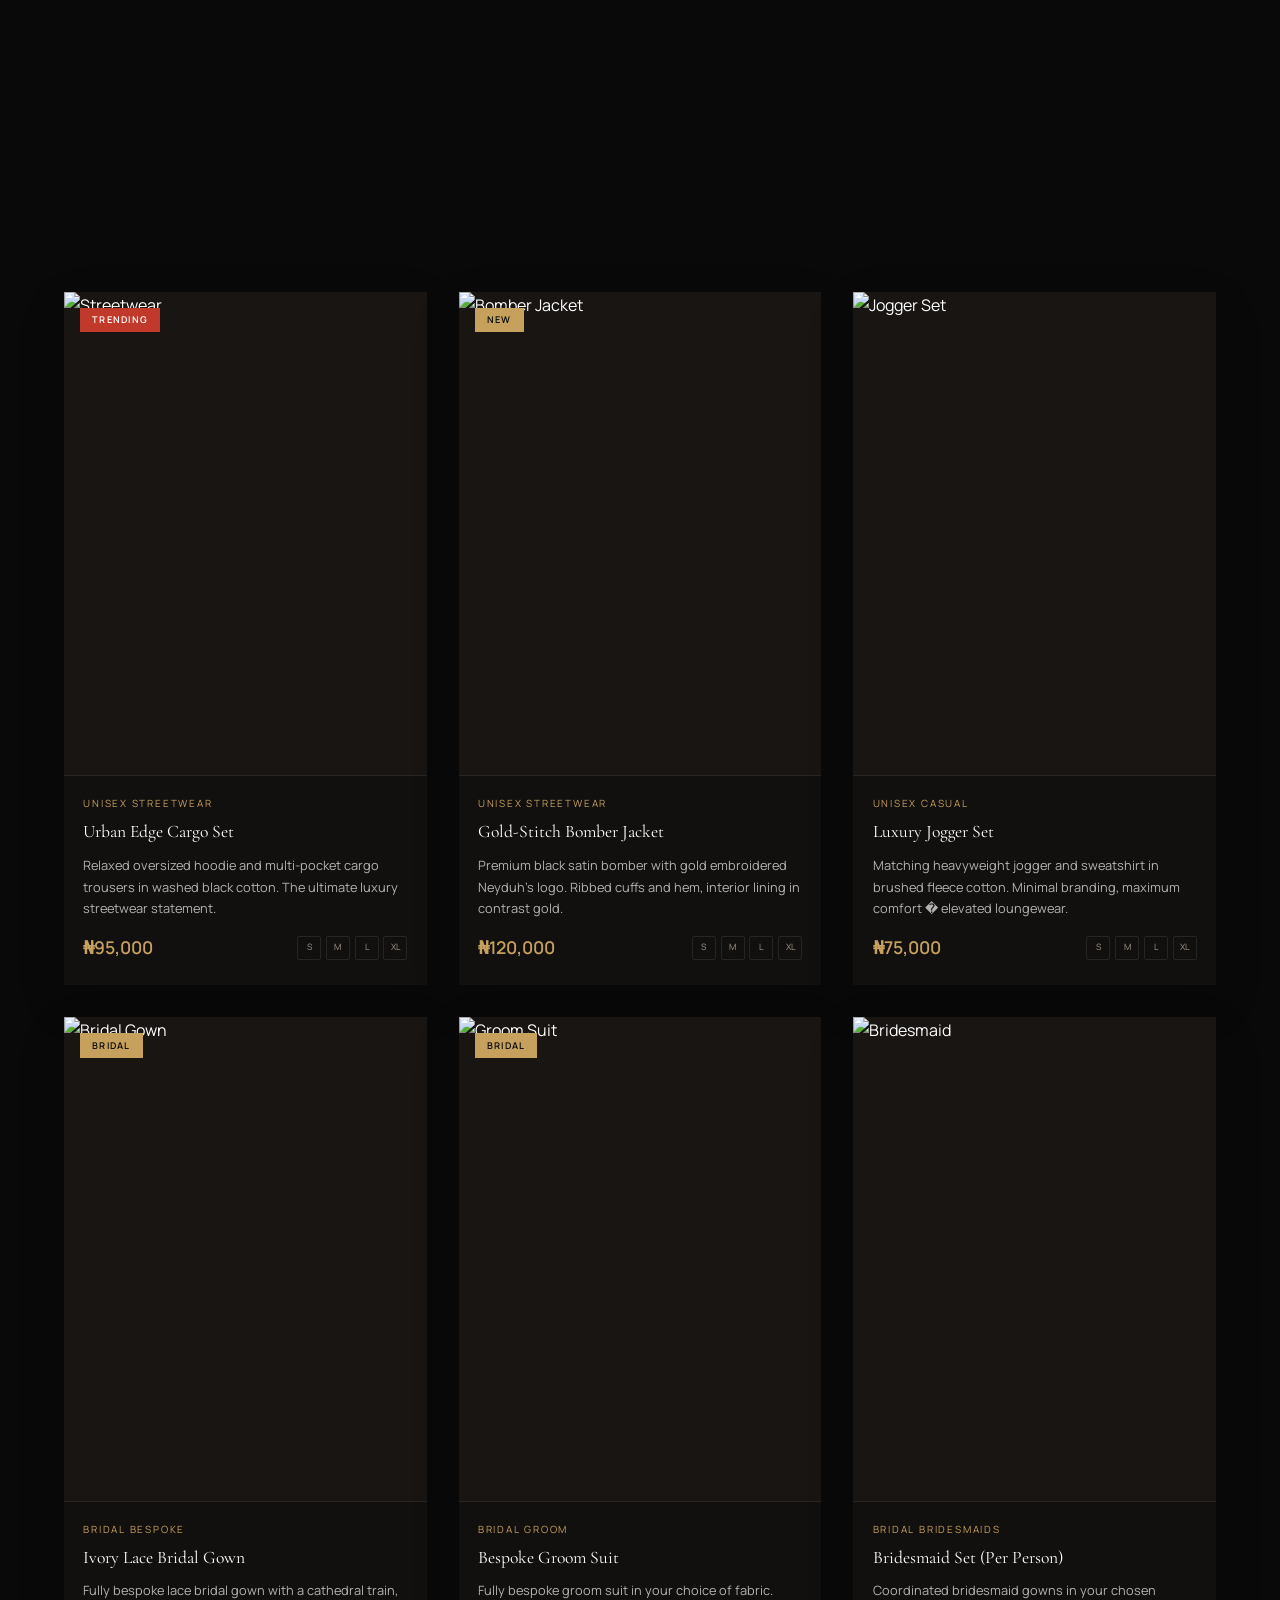
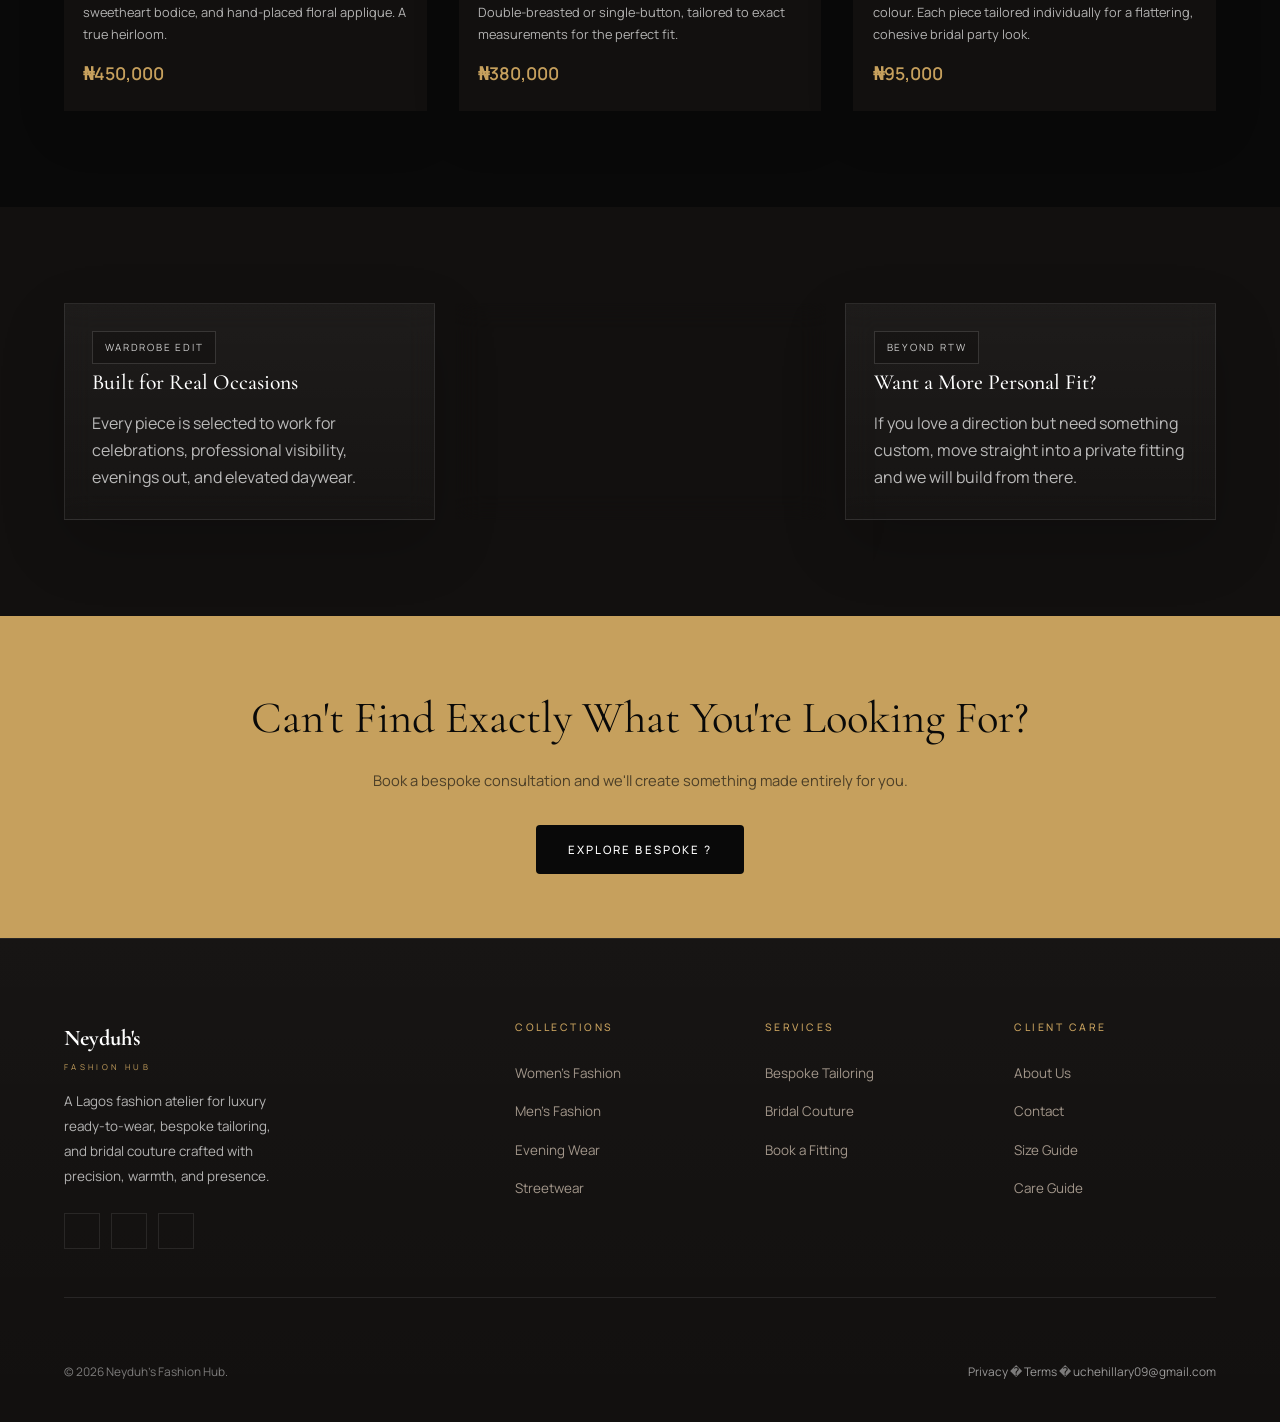
==== commit d553dc17: "Fix: removed some  mistakes" ====
--- a/shop.html
+++ b/shop.html
@@ -90,7 +90,7 @@
         <div class="shop-card-name">Midnight Silk Midi Dress</div>
         <div class="shop-card-desc">Luxurious silk-blend midi dress with a deep V neckline and flared skirt. Perfect for evening events and galas.</div>
         <div class="shop-card-footer">
-          <div class="shop-card-price">165,000</div>
+          <div class="shop-card-price">₦165,000</div>
           <div class="shop-card-sizes">
             <div class="size-dot">XS</div><div class="size-dot">S</div><div class="size-dot">M</div><div class="size-dot">L</div>
           </div>
@@ -119,7 +119,7 @@
         <div class="shop-card-name">Black Power Blazer Dress</div>
         <div class="shop-card-desc">Structured blazer-cut dress in premium black crepe. Belt-fastened with sharp lapels � authority meets elegance.</div>
         <div class="shop-card-footer">
-          <div class="shop-card-price">148,000</div>
+          <div class="shop-card-price">₦148,000</div>
           <div class="shop-card-sizes">
             <div class="size-dot">S</div><div class="size-dot">M</div><div class="size-dot">L</div><div class="size-dot">XL</div>
           </div>
@@ -148,7 +148,7 @@
         <div class="shop-card-name">Golden Hour Co-ord Set</div>
         <div class="shop-card-desc">Two-piece co-ord in breezy linen fabric. Relaxed-fit trousers and a crop top � minimal, confident, and chic.</div>
         <div class="shop-card-footer">
-          <div class="shop-card-price">88,000</div>
+          <div class="shop-card-price">₦88,000</div>
           <div class="shop-card-sizes">
             <div class="size-dot">XS</div><div class="size-dot">S</div><div class="size-dot">M</div>
           </div>
@@ -177,7 +177,7 @@
         <div class="shop-card-name">Noir Halter Maxi Gown</div>
         <div class="shop-card-desc">Floor-length satin halter gown with a plunging back and subtle thigh split. Effortlessly dramatic and sensual.</div>
         <div class="shop-card-footer">
-          <div class="shop-card-price">195,000</div>
+          <div class="shop-card-price">₦195,000</div>
           <div class="shop-card-sizes">
             <div class="size-dot">XS</div><div class="size-dot">S</div><div class="size-dot">M</div><div class="size-dot">L</div>
           </div>
@@ -205,7 +205,7 @@
         <div class="shop-card-name">Champagne Bodycon Gown</div>
         <div class="shop-card-desc">Figure-hugging champagne satin gown with ruched detailing and a sweetheart neckline. Bold, beautiful, unforgettable.</div>
         <div class="shop-card-footer">
-          <div class="shop-card-price">175,000</div>
+          <div class="shop-card-price">₦175,000</div>
           <div class="shop-card-sizes">
             <div class="size-dot">XS</div><div class="size-dot">S</div><div class="size-dot">M</div><div class="size-dot">L</div>
           </div>
@@ -234,7 +234,7 @@
         <div class="shop-card-name">Classic Noir Trench Coat</div>
         <div class="shop-card-desc">Timeless double-breasted trench in heavyweight black cotton blend. Belt-tied waist and gold-tone hardware finishes.</div>
         <div class="shop-card-footer">
-          <div class="shop-card-price">210,000</div>
+          <div class="shop-card-price">₦210,000</div>
           <div class="shop-card-sizes">
             <div class="size-dot">S</div><div class="size-dot">M</div><div class="size-dot">L</div><div class="size-dot">XL</div>
           </div>
@@ -264,7 +264,7 @@
         <div class="shop-card-name">Onyx Two-Piece Suit</div>
         <div class="shop-card-desc">Slim-fit charcoal-black suit in Italian wool blend. Notched lapels, single-button closure, fully lined. Power personified.</div>
         <div class="shop-card-footer">
-          <div class="shop-card-price">280,000</div>
+          <div class="shop-card-price">₦280,000</div>
           <div class="shop-card-sizes">
             <div class="size-dot">S</div><div class="size-dot">M</div><div class="size-dot">L</div><div class="size-dot">XL</div>
           </div>
@@ -293,7 +293,7 @@
         <div class="shop-card-name">Gold-Trim Agbada Set</div>
         <div class="shop-card-desc">3-piece agbada ensemble in rich black aso-oke with hand-embroidered gold trim detailing. Regal from every angle.</div>
         <div class="shop-card-footer">
-          <div class="shop-card-price">320,000</div>
+          <div class="shop-card-price">₦320,000</div>
           <div class="shop-card-sizes">
             <div class="size-dot">M</div><div class="size-dot">L</div><div class="size-dot">XL</div><div class="size-dot">2XL</div>
           </div>
@@ -321,7 +321,7 @@
         <div class="shop-card-name">Executive Smart Blazer</div>
         <div class="shop-card-desc">Unstructured blazer in black cotton-linen. Casual yet sharp � pair with jeans for dinner or trousers for the boardroom.</div>
         <div class="shop-card-footer">
-          <div class="shop-card-price">145,000</div>
+          <div class="shop-card-price">₦145,000</div>
           <div class="shop-card-sizes">
             <div class="size-dot">S</div><div class="size-dot">M</div><div class="size-dot">L</div><div class="size-dot">XL</div>
           </div>
@@ -351,7 +351,7 @@
         <div class="shop-card-name">Velvet Off-Shoulder Gown</div>
         <div class="shop-card-desc">Sweeping velvet gown with an off-shoulder neckline and dramatic train. Ideal for red carpets, galas, and unforgettable nights.</div>
         <div class="shop-card-footer">
-          <div class="shop-card-price">240,000</div>
+          <div class="shop-card-price">₦240,000</div>
           <div class="shop-card-sizes">
             <div class="size-dot">XS</div><div class="size-dot">S</div><div class="size-dot">M</div><div class="size-dot">L</div>
           </div>
@@ -379,7 +379,7 @@
         <div class="shop-card-name">White Goddess Gown</div>
         <div class="shop-card-desc">Ethereal white silk-chiffon gown with soft ruffle layering. Wears beautifully for bridal events, engagement parties, and white parties.</div>
         <div class="shop-card-footer">
-          <div class="shop-card-price">290,000</div>
+          <div class="shop-card-price">₦290,000</div>
           <div class="shop-card-sizes">
             <div class="size-dot">XS</div><div class="size-dot">S</div><div class="size-dot">M</div><div class="size-dot">L</div>
           </div>
@@ -407,7 +407,7 @@
         <div class="shop-card-name">Black Tie Tuxedo Set</div>
         <div class="shop-card-desc">Peak-lapel tuxedo in luxury black wool-satin blend. Includes matching trousers with satin side stripe. Black tie perfection.</div>
         <div class="shop-card-footer">
-          <div class="shop-card-price">350,000</div>
+          <div class="shop-card-price">₦350,000</div>
           <div class="shop-card-sizes">
             <div class="size-dot">S</div><div class="size-dot">M</div><div class="size-dot">L</div><div class="size-dot">XL</div>
           </div>
@@ -437,7 +437,7 @@
         <div class="shop-card-name">Urban Edge Cargo Set</div>
         <div class="shop-card-desc">Relaxed oversized hoodie and multi-pocket cargo trousers in washed black cotton. The ultimate luxury streetwear statement.</div>
         <div class="shop-card-footer">
-          <div class="shop-card-price">95,000 <del>130,000</del></div>
+          <div class="shop-card-price">₦95,000</div>
           <div class="shop-card-sizes">
             <div class="size-dot">S</div><div class="size-dot">M</div><div class="size-dot">L</div><div class="size-dot">XL</div>
           </div>
@@ -466,7 +466,7 @@
         <div class="shop-card-name">Gold-Stitch Bomber Jacket</div>
         <div class="shop-card-desc">Premium black satin bomber with gold embroidered Neyduh's logo. Ribbed cuffs and hem, interior lining in contrast gold.</div>
         <div class="shop-card-footer">
-          <div class="shop-card-price">120,000</div>
+          <div class="shop-card-price">₦120,000</div>
           <div class="shop-card-sizes">
             <div class="size-dot">S</div><div class="size-dot">M</div><div class="size-dot">L</div><div class="size-dot">XL</div>
           </div>
@@ -494,7 +494,7 @@
         <div class="shop-card-name">Luxury Jogger Set</div>
         <div class="shop-card-desc">Matching heavyweight jogger and sweatshirt in brushed fleece cotton. Minimal branding, maximum comfort � elevated loungewear.</div>
         <div class="shop-card-footer">
-          <div class="shop-card-price">75,000</div>
+          <div class="shop-card-price">₦75,000</div>
           <div class="shop-card-sizes">
             <div class="size-dot">S</div><div class="size-dot">M</div><div class="size-dot">L</div><div class="size-dot">XL</div>
           </div>
@@ -522,12 +522,9 @@
       <div class="shop-card-info">
         <div class="shop-card-category">Bridal Bespoke</div>
         <div class="shop-card-name">Ivory Lace Bridal Gown</div>
-        <div class="shop-card-desc">Fully bespoke lace bridal gown with a cathedral train, sweetheart bodice, and hand-placed floral appliqu�. A true heirloom.</div>
-        <div class="shop-card-footer">
-          <div class="shop-card-price">From 450,000</div>
-          <div class="shop-card-sizes">
-            <div class="size-dot">Custom</div>
-          </div>
+        <div class="shop-card-desc">Fully bespoke lace bridal gown with a cathedral train, sweetheart bodice, and hand-placed floral applique. A true heirloom.</div>
+        <div class="shop-card-footer">
+          <div class="shop-card-price">₦450,000</div>
         </div>
       </div>
     </div>
@@ -553,10 +550,7 @@
         <div class="shop-card-name">Bespoke Groom Suit</div>
         <div class="shop-card-desc">Fully bespoke groom suit in your choice of fabric. Double-breasted or single-button, tailored to exact measurements for the perfect fit.</div>
         <div class="shop-card-footer">
-          <div class="shop-card-price">From 380,000</div>
-          <div class="shop-card-sizes">
-            <div class="size-dot">Custom</div>
-          </div>
+          <div class="shop-card-price">₦380,000</div>
         </div>
       </div>
     </div>
@@ -581,10 +575,7 @@
         <div class="shop-card-name">Bridesmaid Set (Per Person)</div>
         <div class="shop-card-desc">Coordinated bridesmaid gowns in your chosen colour. Each piece tailored individually for a flattering, cohesive bridal party look.</div>
         <div class="shop-card-footer">
-          <div class="shop-card-price">From 95,000/person</div>
-          <div class="shop-card-sizes">
-            <div class="size-dot">Custom</div>
-          </div>
+          <div class="shop-card-price">₦95,000</div>
         </div>
       </div>
     </div>
--- a/style.css
+++ b/style.css
@@ -1057,7 +1057,6 @@
   outline: none;
   resize: none;
   transition: border-color var(--trans);
-  -webkit-appearance: none;
 }
 .form-group input::placeholder,
 .form-group textarea::placeholder { color: #444; }
